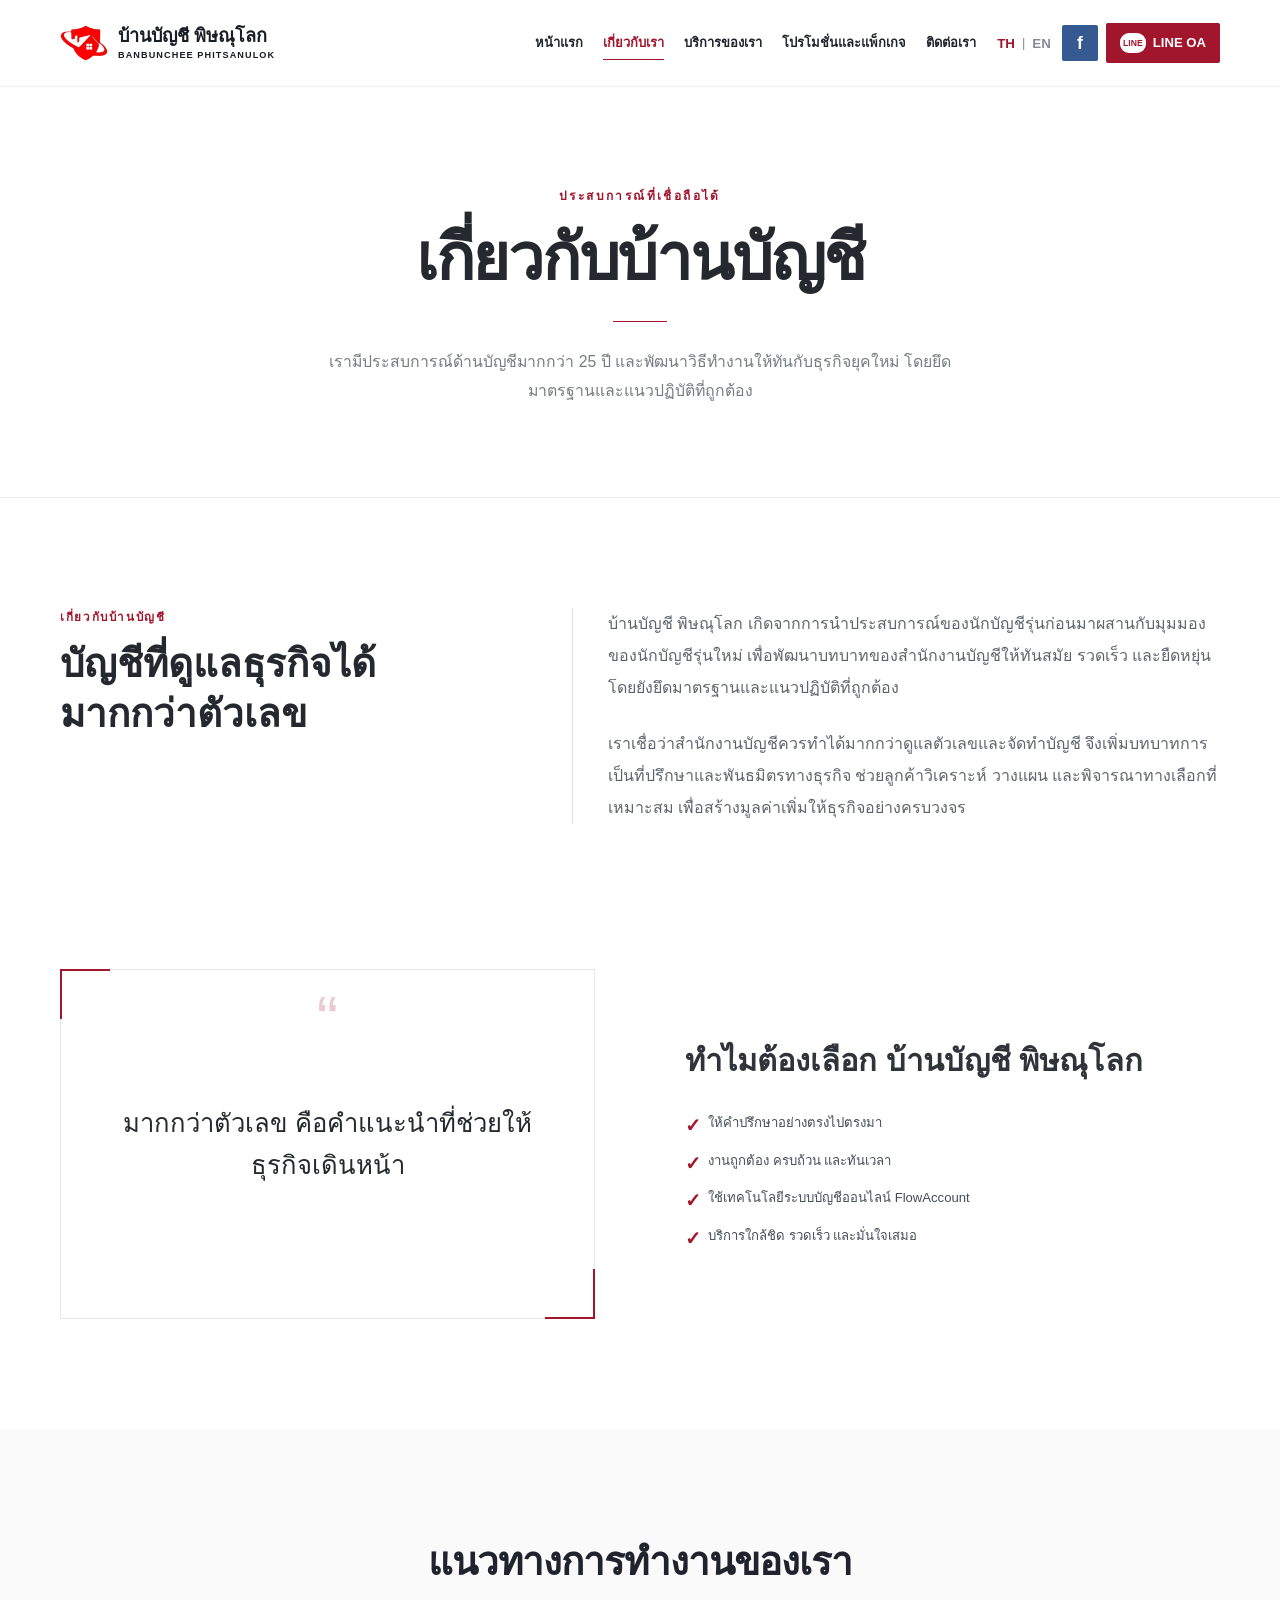
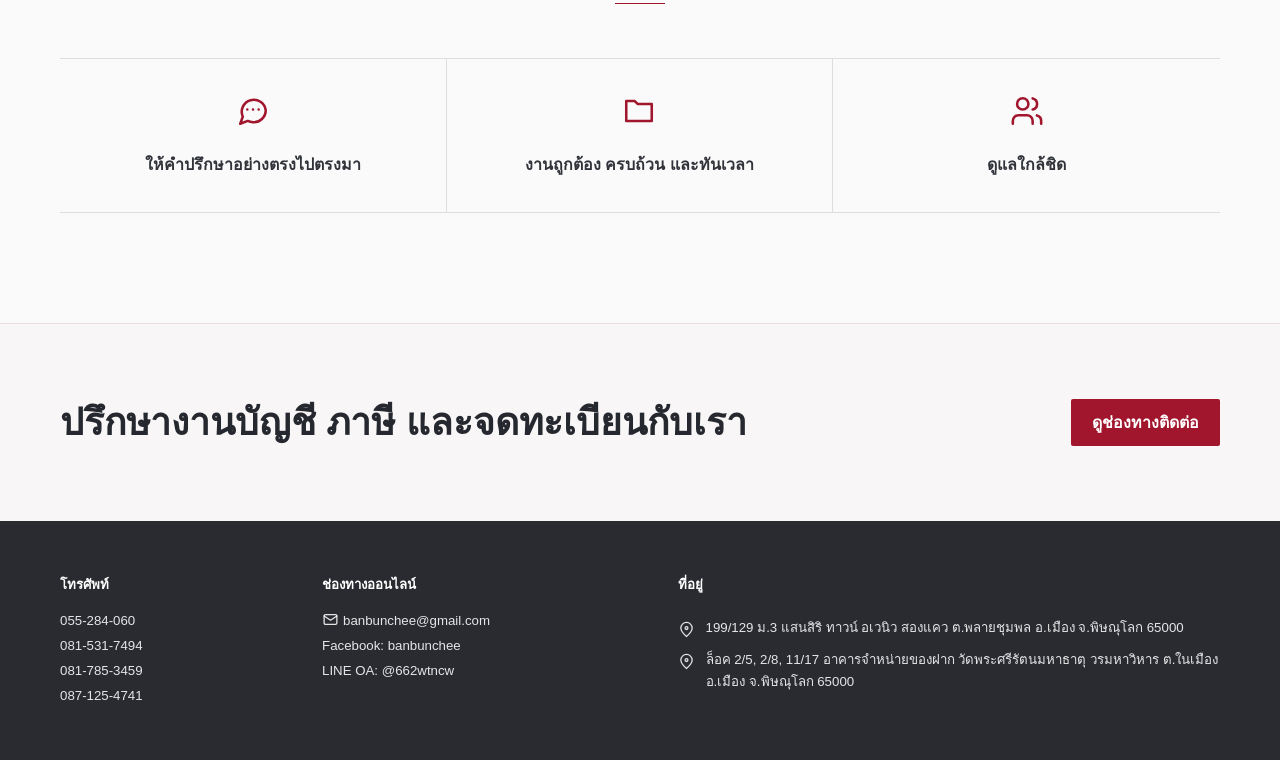
==== about.html @ 6fd15685 "Rebase five-page review after the 25-year correction" ====
<!doctype html>
<html lang="th">
<head>
  <meta charset="utf-8">
  <meta name="viewport" content="width=device-width, initial-scale=1">
  <meta name="description" content="บ้านบัญชี พิษณุโลก บริการบัญชี ภาษี จดทะเบียนธุรกิจ และจัดทำงบการเงินแบบครบวงจร">
  <meta name="theme-color" content="#a90017">
  <title>เกี่ยวกับเรา | บ้านบัญชี พิษณุโลก</title>
  <link rel="stylesheet" href="css/style.css">
  <link rel="stylesheet" href="css/consulting-layout.css">
  <link rel="stylesheet" href="css/pages.css">
</head>
<body>
  <a class="skip-link" href="#main-content">ข้ามไปยังเนื้อหา</a>

  <svg class="svg-defs" aria-hidden="true">
    <symbol id="icon-building" viewBox="0 0 24 24"><path d="M3 21h18M5 21V4h10v17M15 9h4v12M8 7h2m-2 4h2m-2 4h2m4-8h-1m1 4h-1m1 4h-1"/></symbol>
    <symbol id="icon-calculator" viewBox="0 0 24 24"><rect x="5" y="3" width="14" height="18" rx="2"/><path d="M8 7h8M8 11h2m4 0h2M8 15h2m4 0h2M8 18h2m4 0h2"/></symbol>
    <symbol id="icon-tax" viewBox="0 0 24 24"><path d="M6 3h9l3 3v15H6zM14 3v4h4M9 12h6M9 16h6"/><path d="M9 9h2"/></symbol>
    <symbol id="icon-chart" viewBox="0 0 24 24"><path d="M4 20V10m5 10V6m5 14v-8m5 8V3M2 21h20"/></symbol>
    <symbol id="icon-trophy" viewBox="0 0 24 24"><path d="M8 4h8v4a4 4 0 0 1-8 0zM8 6H4v1a4 4 0 0 0 4 4m8-5h4v1a4 4 0 0 1-4 4M12 12v5m-4 4h8m-6-4h4"/></symbol>
    <symbol id="icon-heart" viewBox="0 0 24 24"><path d="M20.8 4.6a5.5 5.5 0 0 0-7.8 0L12 5.7l-1.1-1.1a5.5 5.5 0 0 0-7.8 7.8L12 21l8.8-8.6a5.5 5.5 0 0 0 0-7.8z"/></symbol>
    <symbol id="icon-team" viewBox="0 0 24 24"><path d="M16 21v-2a4 4 0 0 0-4-4H6a4 4 0 0 0-4 4v2M9 11a4 4 0 1 0 0-8 4 4 0 0 0 0 8zM22 21v-2a4 4 0 0 0-3-3.9M16 3.1a4 4 0 0 1 0 7.8"/></symbol>
    <symbol id="icon-chat" viewBox="0 0 24 24"><path d="M21 11.5a8.4 8.4 0 0 1-9 8.4 9.2 9.2 0 0 1-3.7-.9L3 21l1.8-5A8.5 8.5 0 1 1 21 11.5z"/><path d="M8 11h.01M12 11h.01M16 11h.01"/></symbol>
    <symbol id="icon-folder" viewBox="0 0 24 24"><path d="M3 5h6l2 2h10v12H3z"/></symbol>
    <symbol id="icon-handshake" viewBox="0 0 24 24"><path d="m8 11 3-3a2 2 0 0 1 3 0l2 2M3 12l4 4a2 2 0 0 0 3 0l1-1m10-3-4 4a2 2 0 0 1-3 0l-4-4M2 8l3-3 4 4-3 3zm20 0-3-3-4 4 3 3z"/></symbol>
    <symbol id="icon-phone" viewBox="0 0 24 24"><path d="M22 16.9v3a2 2 0 0 1-2.2 2 19.8 19.8 0 0 1-8.6-3.1 19.4 19.4 0 0 1-6-6A19.8 19.8 0 0 1 2.1 4.2 2 2 0 0 1 4.1 2h3a2 2 0 0 1 2 1.7c.1 1 .4 2 .7 2.8a2 2 0 0 1-.5 2.1L8.1 9.9a16 16 0 0 0 6 6l1.3-1.3a2 2 0 0 1 2.1-.5c.9.3 1.8.6 2.8.7a2 2 0 0 1 1.7 2.1z"/></symbol>
    <symbol id="icon-mail" viewBox="0 0 24 24"><rect x="3" y="5" width="18" height="14" rx="2"/><path d="m3 7 9 6 9-6"/></symbol>
    <symbol id="icon-pin" viewBox="0 0 24 24"><path d="M20 10c0 5-8 12-8 12S4 15 4 10a8 8 0 1 1 16 0z"/><circle cx="12" cy="10" r="2"/></symbol>
  </svg>

  <header class="site-header" id="top">
    <div class="container nav-wrap">
      <a class="brand" href="index.html" aria-label="บ้านบัญชี พิษณุโลก — กลับหน้าแรก">
        <img class="brand-mark" src="assets/banbunchee-mark.png" alt="">
        <span class="brand-name"><strong>บ้านบัญชี พิษณุโลก</strong><small>BANBUNCHEE PHITSANULOK</small></span>
      </a>
      <button class="menu-toggle" type="button" aria-expanded="false" aria-controls="primary-nav">☰</button>
      <nav class="primary-nav" id="primary-nav" aria-label="Primary navigation">
        <a href="index.html" data-i18n="nav.home">หน้าแรก</a>
        <a href="about.html" aria-current="page" data-i18n="nav.about">เกี่ยวกับเรา</a>
        <a href="services.html" data-i18n="nav.services">บริการของเรา</a>
        <a href="packages.html" data-i18n="nav.packages">โปรโมชั่นและแพ็กเกจ</a>
        <a href="contact.html" data-i18n="nav.contact">ติดต่อเรา</a>
      </nav>
      <div class="header-actions">
        <div class="language-switch" aria-label="Language selection"><button class="lang-btn active" type="button" data-lang="th">TH</button><span>|</span><button class="lang-btn" type="button" data-lang="en">EN</button></div>
        <a class="social-btn facebook" href="https://facebook.com/banbunchee/" target="_blank" rel="noopener" aria-label="Facebook">f</a>
        <a class="line-btn" data-line-contact href="https://line.me/R/ti/p/%40662wtncw" target="_blank" rel="noopener"><span>LINE</span> LINE OA</a>
      </div>
    </div>
  </header>

  <main id="main-content">
    <section class="page-heading"><div class="container"><p class="section-kicker" data-i18n="about.kicker">ประสบการณ์ที่เชื่อถือได้</p><h1 data-i18n="page.aboutTitle">เกี่ยวกับบ้านบัญชี</h1><p data-i18n="about.text">เรามีประสบการณ์ด้านบัญชีมากกว่า 25 ปี และพัฒนาวิธีทำงานให้ทันกับธุรกิจยุคใหม่ โดยยึดมาตรฐานและแนวปฏิบัติที่ถูกต้อง</p></div></section>
<section class="section about-story"><div class="container about-story-grid"><div><p class="section-kicker" data-i18n="page.aboutTitle">เกี่ยวกับบ้านบัญชี</p><h2 data-i18n="about.storyHeading">บัญชีที่ดูแลธุรกิจได้มากกว่าตัวเลข</h2></div><div class="about-story-copy"><p data-i18n="about.story1">บ้านบัญชี พิษณุโลก เกิดจากการนำประสบการณ์ของนักบัญชีรุ่นก่อนมาผสานกับมุมมองของนักบัญชีรุ่นใหม่ เพื่อพัฒนาบทบาทของสำนักงานบัญชีให้ทันสมัย รวดเร็ว และยืดหยุ่น โดยยังยึดมาตรฐานและแนวปฏิบัติที่ถูกต้อง</p><p data-i18n="about.story2">เราเชื่อว่าสำนักงานบัญชีควรทำได้มากกว่าดูแลตัวเลขและจัดทำบัญชี จึงเพิ่มบทบาทการเป็นที่ปรึกษาและพันธมิตรทางธุรกิจ ช่วยลูกค้าวิเคราะห์ วางแผน และพิจารณาทางเลือกที่เหมาะสม เพื่อสร้างมูลค่าเพิ่มให้ธุรกิจอย่างครบวงจร</p></div></div></section>
        <section class="section"><div class="container about-page-grid"><div class="about-statement"><span class="statement-mark">“</span><p data-i18n="page.aboutStatement">มากกว่าตัวเลข คือคำแนะนำที่ช่วยให้ธุรกิจเดินหน้า</p></div><div><h2 data-i18n="why.title">ทำไมต้องเลือก บ้านบัญชี พิษณุโลก</h2><ul class="check-list"><li data-i18n="why.item1">ให้คำปรึกษาอย่างตรงไปตรงมา</li><li data-i18n="why.item2">งานถูกต้อง ครบถ้วน และทันเวลา</li><li data-i18n="why.item3">ใช้เทคโนโลยีระบบบัญชีออนไลน์ FlowAccount</li><li data-i18n="why.item4">บริการใกล้ชิด รวดเร็ว และมั่นใจเสมอ</li></ul></div></div></section>
    <section class="section section-soft"><div class="container"><div class="section-heading"><h2 data-i18n="page.ourApproach">แนวทางการทำงานของเรา</h2></div><div class="values-grid"><div><svg><use href="#icon-chat"/></svg><h3 data-i18n="why.item1">ให้คำปรึกษาอย่างตรงไปตรงมา</h3></div><div><svg><use href="#icon-folder"/></svg><h3 data-i18n="why.item2">งานถูกต้อง ครบถ้วน และทันเวลา</h3></div><div><svg><use href="#icon-team"/></svg><h3 data-i18n="about.teamText">ดูแลใกล้ชิด</h3></div></div></div></section>
    <section class="contact-cta"><div class="container contact-cta-inner"><div><h2 data-i18n="contact.title">ปรึกษางานบัญชี ภาษี และจดทะเบียนกับเรา</h2></div><a class="btn btn-primary" href="contact.html" data-i18n="home.contactPage">ดูช่องทางติดต่อ</a></div></section>
  </main>

  <footer class="site-footer" id="contact">
    <div class="container footer-grid">
      
      <div class="footer-block"><h3 data-i18n="footer.phone">โทรศัพท์</h3><a href="tel:055284060">055-284-060</a><a href="tel:0815317494">081-531-7494</a><a href="tel:0817853459">081-785-3459</a><a href="tel:0871254741">087-125-4741</a></div>
      <div class="footer-block"><h3 data-i18n="footer.online">ช่องทางออนไลน์</h3><a href="mailto:banbunchee@gmail.com"><svg><use href="#icon-mail"/></svg>banbunchee@gmail.com</a><a href="https://facebook.com/banbunchee/" target="_blank" rel="noopener">Facebook: banbunchee</a><a data-line-contact href="https://line.me/R/ti/p/%40662wtncw" target="_blank" rel="noopener">LINE OA: @662wtncw</a></div>
      <div class="footer-block footer-addresses"><h3 data-i18n="footer.address">ที่อยู่</h3><p class="address"><svg><use href="#icon-pin"/></svg><span data-i18n="footer.addressOne">199/129 ม.3 แสนสิริ ทาวน์ อเวนิว สองแคว ต.พลายชุมพล อ.เมือง จ.พิษณุโลก 65000</span></p><p class="address"><svg><use href="#icon-pin"/></svg><span data-i18n="footer.addressTwo">ล็อค 2/5, 2/8, 11/17 อาคารจำหน่ายของฝาก วัดพระศรีรัตนมหาธาตุ วรมหาวิหาร ต.ในเมือง อ.เมือง จ.พิษณุโลก 65000</span></p></div>
    </div>
    <div class="container footer-bottom" hidden><span>© <span id="current-year"></span> Banbunchee Phitsanulok</span><a href="#top" data-i18n="footer.backTop">กลับด้านบน ↑</a></div>
  </footer>

  <dialog class="line-dialog" id="line-contact-dialog" aria-labelledby="line-dialog-title">
    <button class="line-dialog-close" type="button" aria-label="ปิด" data-close-line>×</button>
    <p class="line-dialog-kicker">LINE Official Account</p>
    <h2 id="line-dialog-title" data-i18n="line.title">ติดต่อบ้านบัญชีทาง LINE</h2>
    <p class="line-dialog-intro" data-i18n="line.scan">เปิดเว็บบนคอม? สแกน QR ด้วยมือถือเพื่อเพิ่มเพื่อน</p>
    <img class="line-qr" src="assets/line-oa-qr.png" width="224" height="224" alt="QR code สำหรับ LINE OA @662wtncw">
    <p class="line-id">LINE ID <strong>@662wtncw</strong></p>
    <a class="btn btn-line line-open" href="https://line.me/R/ti/p/%40662wtncw" target="_blank" rel="noopener" data-i18n="line.open">เปิด LINE บนอุปกรณ์นี้</a>
    <p class="line-dialog-hint" data-i18n="line.hint">หากเปิดบนมือถือ กดปุ่มนี้ได้เลยโดยไม่ต้องสแกน</p>
  </dialog>

  <script src="js/main.js"></script>
</body>
</html>
---- css/style.css ----
:root{--red:#b0001c;--red-dark:#760011;--red-soft:#fff4f5;--navy:#101c35;--text:#293143;--muted:#6d7280;--line:#e7e8ec;--white:#fff;--shadow:0 14px 38px rgba(34,21,24,.09);--radius:18px}*{box-sizing:border-box}html{scroll-behavior:smooth}body{margin:0;color:var(--text);background:var(--white);font-family:"Noto Sans Thai","Leelawadee UI",Inter,Arial,sans-serif;line-height:1.65}img{max-width:100%;display:block}a{color:inherit;text-decoration:none}button,a{-webkit-tap-highlight-color:transparent}svg{width:1.5rem;height:1.5rem;fill:none;stroke:currentColor;stroke-width:1.8;stroke-linecap:round;stroke-linejoin:round}.svg-defs{position:absolute;width:0;height:0;overflow:hidden}.container{width:min(1180px,calc(100% - 40px));margin:0 auto}.skip-link{position:fixed;top:-60px;left:12px;z-index:2000;background:var(--navy);color:#fff;padding:10px 14px;border-radius:8px}.skip-link:focus{top:12px}.site-header{position:sticky;top:0;z-index:1000;background:rgba(255,255,255,.96);border-bottom:1px solid var(--line);backdrop-filter:blur(12px)}.nav-wrap{min-height:74px;display:flex;align-items:center;gap:22px}.brand{flex:0 0 auto}.brand img{width:232px;height:auto}.primary-nav{margin-left:auto;display:flex;align-items:center;gap:24px;font-size:.92rem;font-weight:650;color:#424959}.primary-nav a{position:relative;padding:26px 0;white-space:nowrap}.primary-nav a:after{content:"";position:absolute;left:0;bottom:18px;width:0;height:2px;background:var(--red);transition:width .2s ease}.primary-nav a:hover:after,.primary-nav a:focus-visible:after{width:100%}.header-actions{display:flex;align-items:center;gap:10px}.language-switch{display:inline-flex;align-items:center;gap:4px;color:#858b98;font-size:.8rem}.lang-btn{padding:3px;border:0;background:transparent;color:inherit;cursor:pointer;font-weight:700}.lang-btn.active{color:var(--red)}.social-btn{width:36px;height:36px;display:grid;place-items:center;color:#fff;border-radius:8px;font-size:1.1rem;font-weight:800}.facebook{background:#355a92}.line-btn{display:inline-flex;align-items:center;gap:7px;color:#fff;background:#18b753;border-radius:8px;padding:9px 13px;font-size:.82rem;font-weight:800;white-space:nowrap}.line-btn span{display:grid;place-items:center;width:26px;height:20px;border-radius:9px;background:#fff;color:#18b753;font-size:.54rem}.menu-toggle{display:none;margin-left:auto;width:42px;height:42px;border:1px solid var(--line);background:#fff;border-radius:10px;font-size:1.25rem}.hero{overflow:hidden;background:linear-gradient(105deg,#fff 0,#fff 52%,#f4f4f5 52%,#f4f4f5 100%)}.hero-grid{min-height:490px;display:grid;grid-template-columns:.95fr 1.05fr;align-items:stretch}.hero-copy{display:flex;flex-direction:column;justify-content:center;padding:58px 46px 58px 0;position:relative;z-index:2}.hero-copy:after{content:"";position:absolute;right:-98px;top:0;bottom:0;width:190px;background:linear-gradient(90deg,#fff 35%,rgba(255,255,255,0));transform:skewX(-11deg);z-index:-1}.eyebrow,.section-kicker{margin:0 0 6px;color:var(--red);font-size:.95rem;font-weight:800;letter-spacing:.02em}.hero h1{margin:0;color:var(--navy);font-size:clamp(2.5rem,5vw,4.7rem);line-height:1.03;letter-spacing:-.03em}.hero-lead{margin:18px 0 0;color:#343c4d;font-size:clamp(1.05rem,2vw,1.42rem);font-weight:750}.hero-quote{margin:2px 0;color:var(--red);font-size:clamp(2rem,4vw,3.5rem);line-height:1.2;font-weight:900}.hero-support{margin:8px 0 0;max-width:520px;color:var(--muted);font-size:.98rem}.hero-actions{margin-top:26px;display:flex;gap:12px;flex-wrap:wrap}.btn{min-height:46px;display:inline-flex;align-items:center;justify-content:center;gap:8px;border-radius:9px;padding:11px 18px;border:1px solid transparent;font-weight:800;transition:transform .2s ease,box-shadow .2s ease,background .2s ease}.btn:hover{transform:translateY(-2px);box-shadow:0 10px 20px rgba(31,20,23,.12)}.btn-primary{background:var(--red);color:#fff}.btn-outline{color:var(--red);border-color:var(--red);background:#fff}.hero-image{background-image:linear-gradient(90deg,rgba(255,255,255,.03),rgba(0,0,0,.03)),url("../assets/hero-accounting.jpg");background-size:cover;background-position:center;min-height:490px}.trust-strip{border-top:1px solid var(--line);border-bottom:1px solid var(--line);background:#fff}.trust-grid{min-height:88px;display:grid;grid-template-columns:1.3fr 1fr 1fr;align-items:center}.partner-logo{height:52px;display:flex;align-items:center;padding-left:38px}.partner-logo img{width:142px}.trust-item{height:44px;display:flex;justify-content:center;align-items:center;gap:10px;border-left:1px solid var(--line);color:var(--red)}.trust-item strong{color:var(--navy);font-size:1.12rem}.trust-item span{color:var(--muted);font-size:.88rem}.section{padding:78px 0}.section-soft{background:#f7f7f8}.section-heading{text-align:center;margin-bottom:30px}.section-heading h2,.content-panel h2,.why-panel h2,.process-panel h2,.contact-cta h2{margin:0;color:var(--navy);font-size:clamp(1.7rem,3vw,2.55rem);line-height:1.2}.service-grid{display:grid;grid-template-columns:repeat(4,1fr);gap:16px}.service-card{min-height:174px;display:flex;gap:16px;align-items:flex-start;padding:24px 20px;border:1px solid var(--line);border-radius:15px;background:#fff;box-shadow:0 8px 30px rgba(40,36,37,.04)}.service-card h3{margin:4px 0 6px;color:var(--navy);font-size:1.05rem;line-height:1.35}.service-card p{margin:0;color:var(--muted);font-size:.87rem;line-height:1.55}.icon-circle{flex:0 0 56px;width:56px;height:56px;display:grid;place-items:center;color:#fff;background:linear-gradient(145deg,#d00022,#8f0016);border-radius:50%;box-shadow:0 8px 20px rgba(176,0,28,.22)}.icon-circle svg{width:29px;height:29px}.about-grid{display:grid;grid-template-columns:1.02fr .98fr;gap:24px;align-items:stretch}.content-panel,.why-panel,.process-panel{background:#fff;border:1px solid var(--line);border-radius:var(--radius);padding:34px;box-shadow:var(--shadow)}.content-panel>p:not(.section-kicker){color:var(--muted)}.benefit-grid{margin-top:30px;display:grid;grid-template-columns:repeat(3,1fr)}.benefit{min-height:122px;display:flex;flex-direction:column;justify-content:center;align-items:center;text-align:center;padding:12px;border-right:1px solid var(--line)}.benefit:last-child{border-right:0}.benefit svg{width:33px;height:33px;color:var(--red);margin-bottom:8px}.benefit strong{color:var(--navy);font-size:.94rem}.benefit span{color:var(--muted);font-size:.8rem}.price-panel{position:relative;overflow:hidden;color:#fff;background:linear-gradient(145deg,#bd001f,#870015);border-radius:var(--radius);padding:32px;box-shadow:0 18px 44px rgba(130,0,20,.22)}.price-panel:before{content:"";position:absolute;width:240px;height:240px;border-radius:50%;top:-135px;right:-70px;background:rgba(255,255,255,.08)}.price-panel h2{position:relative;text-align:center;margin:0 0 18px;color:#fff;font-size:1.5rem}.price-list{position:relative;display:grid;gap:9px}.price-row{display:flex;align-items:center;justify-content:space-between;gap:16px;padding:12px 16px;color:#3d3d45;background:rgba(255,255,255,.95);border-radius:8px}.price-row>span{font-weight:700}.price-row strong{color:var(--red);font-size:1.05rem;text-align:right}.price-row small{color:#555;font-size:.72rem}.price-note{position:relative;margin:14px 0 0;font-size:.77rem;color:rgba(255,255,255,.82)}.split-grid{display:grid;grid-template-columns:.92fr 1.08fr;gap:24px;align-items:stretch}.check-list{list-style:none;padding:0;margin:24px 0 0;display:grid;gap:13px}.check-list li{position:relative;padding-left:30px;color:#454b58}.check-list li:before{content:"✓";position:absolute;left:0;top:-2px;color:var(--red);font-size:1.2rem;font-weight:900}.process-grid{margin-top:26px;display:grid;grid-template-columns:repeat(4,1fr);gap:6px}.process-step{position:relative;min-height:132px;display:flex;flex-direction:column;align-items:center;justify-content:center;text-align:center;padding:14px 8px}.process-step:not(:last-child):after{content:"›";position:absolute;top:49%;right:-7px;color:#bdc0c6;font-size:2rem;transform:translateY(-50%)}.process-step>span{position:absolute;top:5px;left:8px;width:24px;height:24px;display:grid;place-items:center;color:#fff;background:var(--red);border-radius:50%;font-size:.72rem;font-weight:800}.process-step svg{width:42px;height:42px;color:var(--red);margin-bottom:12px}.process-step strong{color:var(--navy);font-size:.86rem;line-height:1.35}.contact-cta{color:#fff;background:linear-gradient(115deg,#850014 0,#b90020 55%,#7b0012 100%);padding:54px 0}.contact-cta-inner{display:grid;grid-template-columns:1fr auto;align-items:center;gap:28px}.section-kicker.light{color:#ffd6dd}.contact-cta h2{color:#fff;max-width:720px}.contact-cta p:not(.section-kicker){margin-bottom:0;color:rgba(255,255,255,.82)}.cta-buttons{display:flex;gap:10px;flex-wrap:wrap;justify-content:flex-end}.btn-white{background:#fff;color:var(--red)}.btn-line{background:#17b657;color:#fff}.site-footer{background:#5d000d;color:rgba(255,255,255,.88)}.footer-grid{padding:44px 0 30px;display:grid;grid-template-columns:1.4fr .8fr 1.2fr 1.25fr;gap:34px}.footer-logo{width:220px;background:#fff;border-radius:8px;padding:5px;margin-bottom:14px}.footer-block{display:flex;flex-direction:column;align-items:flex-start;gap:6px;font-size:.88rem}.footer-block h3{margin:0 0 7px;color:#fff;font-size:.98rem}.footer-block p{margin:0}.footer-block a:hover{color:#fff;text-decoration:underline}.footer-block svg{width:17px;height:17px;margin-right:4px;vertical-align:-3px}.address{display:flex;align-items:flex-start;gap:7px}.address svg{flex:0 0 auto;margin-top:4px}.footer-bottom{min-height:58px;display:flex;align-items:center;justify-content:space-between;gap:20px;border-top:1px solid rgba(255,255,255,.16);color:rgba(255,255,255,.62);font-size:.78rem}:focus-visible{outline:3px solid rgba(176,0,28,.35);outline-offset:3px}@media(max-width:1100px){.primary-nav{gap:15px;font-size:.82rem}.brand img{width:200px}.line-btn{display:none}.service-grid{grid-template-columns:repeat(2,1fr)}}@media(max-width:860px){.nav-wrap{min-height:66px}.brand img{width:192px}.menu-toggle{display:block}.primary-nav{position:absolute;top:66px;left:0;right:0;display:none;flex-direction:column;align-items:stretch;gap:0;margin:0;padding:10px 20px 18px;background:#fff;border-bottom:1px solid var(--line);box-shadow:0 12px 24px rgba(25,25,25,.08)}.primary-nav.open{display:flex}.primary-nav a{padding:10px 0}.primary-nav a:after{bottom:7px}.header-actions{margin-left:0}.social-btn{display:none}.hero{background:#fff}.hero-grid{grid-template-columns:1fr}.hero-copy{padding:52px 0 42px}.hero-copy:after{display:none}.hero-image{min-height:330px;border-radius:18px 18px 0 0}.trust-grid{grid-template-columns:1fr 1fr;padding:12px 0}.partner-logo{grid-column:1/-1;justify-content:center;padding:0}.trust-item:first-of-type{border-left:0}.about-grid,.split-grid,.contact-cta-inner,.footer-grid{grid-template-columns:1fr}.contact-cta-inner{text-align:center}.cta-buttons{justify-content:center}.footer-grid{gap:24px}}@media(max-width:620px){.container{width:min(100% - 28px,1180px)}.nav-wrap{gap:8px}.brand{order:1}.brand img{width:150px}.header-actions{order:2;margin-left:auto;gap:3px}.language-switch{display:inline-flex!important;flex:0 0 auto;font-size:.76rem}.lang-btn{padding:4px 2px}.menu-toggle{order:3;margin-left:0;flex:0 0 42px}.service-grid{grid-template-columns:1fr}.service-card{min-height:unset}.trust-item{flex-wrap:wrap;align-content:center;gap:5px 8px;text-align:center}.trust-item span{flex-basis:100%}.section{padding:58px 0}.content-panel,.why-panel,.process-panel,.price-panel{padding:25px 20px}.benefit-grid{grid-template-columns:1fr}.benefit{min-height:104px;border-right:0;border-bottom:1px solid var(--line)}.benefit:last-child{border-bottom:0}.price-row{align-items:flex-start}.process-grid{grid-template-columns:repeat(2,1fr);gap:10px}.process-step:nth-child(2):after{display:none}.hero h1{font-size:2.55rem}.hero-image{min-height:240px}.footer-bottom{padding:18px 0;flex-direction:column;align-items:flex-start}}
:root{--red:#ac061a;--red-dark:#6f1012;--navy:#172030;--text:#24242b;--muted:#555963;--line:#e2e2e5;--radius:10px;--shadow:none}
body{line-height:1.5}
.container{width:min(1320px,calc(100% - 58px))}
.site-header{position:relative;background:#fff;backdrop-filter:none}
.nav-wrap{min-height:70px;gap:18px}
.brand img{width:220px}
.primary-nav{gap:22px;font-size:.86rem;color:#20232d}
.primary-nav a{padding:20px 0}
.header-actions{gap:8px}.line-btn,.social-btn{border-radius:4px}
.hero{background:#fff}
.hero-grid{width:100%;max-width:1500px;min-height:330px;grid-template-columns:46% 54%}
.hero-copy{padding:24px 20px 24px max(30px,calc((100vw - 1320px)/2));}
.hero-copy:after{right:-77px;width:90px;transform:none;background:linear-gradient(90deg,#fff 15%,transparent)}
.hero h1{font-size:clamp(2.1rem,3.65vw,3.8rem);line-height:1.15;letter-spacing:0}
.hero-company{margin:0;color:var(--red-dark);font-size:clamp(1.2rem,2.25vw,2.1rem);font-weight:800}
.hero-lead{margin:12px 0 0;color:#242934;font-size:clamp(1rem,1.65vw,1.45rem)}
.hero-quote{margin:0;color:var(--red);font-size:clamp(2rem,3.6vw,3.5rem)}
.hero-actions{margin-top:12px}.btn{min-height:42px;padding:8px 17px;border-radius:4px}
.hero-image{min-height:330px;background-image:url("../assets/hero-accounting.jpg");background-position:center;background-size:cover}
.trust-grid{min-height:64px;grid-template-columns:repeat(3,1fr)}
.partner-logo{height:auto;justify-content:center;padding:0}.partner-logo img{width:140px}
.trust-item{height:34px}.trust-item strong{font-size:1rem}.trust-item span{color:#343840}
.section{padding:8px 0}
.section-soft{background:#fff}
.section-heading{margin-bottom:8px}
.section-heading h2,.content-panel h2,.why-panel h2,.process-panel h2{font-size:1.23rem;color:#20232e}
.service-grid{gap:10px}
.service-card{min-height:122px;align-items:center;gap:12px;padding:15px;border-radius:11px;box-shadow:none}
.service-card h3{font-size:1rem;margin:0 0 3px}
.service-card p{font-size:.77rem;line-height:1.35}
.icon-circle{flex-basis:60px;width:60px;height:60px;box-shadow:none}
.about-grid,.split-grid{gap:10px}
.content-panel,.why-panel,.process-panel{padding:18px;border-radius:10px;box-shadow:none}
.content-panel{border-color:transparent}
.content-panel>p:not(.section-kicker){margin:6px 0;color:#32353e;font-size:.94rem}
.benefit-grid{margin-top:14px}.benefit{min-height:96px}.benefit svg{margin-bottom:4px}
.benefit strong{font-size:.82rem}.benefit span{font-size:.78rem}
.price-panel{padding:13px 32px;border-radius:7px;box-shadow:none;background:linear-gradient(120deg,#a50018,#b9001d)}
.price-panel:before{display:none}
.price-panel h2{font-size:1.23rem;margin:0 0 6px}
.price-list{gap:4px}.price-row{min-height:39px;padding:4px 16px;border-radius:4px}
.price-row strong{font-size:.96rem}.price-note{font-size:.68rem;margin:6px 0 0}
.split-grid{grid-template-columns:.95fr 1.05fr}.why-panel,.process-panel{padding:12px 20px}
.check-list{margin:6px 0 0;gap:3px}.check-list li{padding-left:23px;font-size:.82rem}.check-list li:before{top:-2px}
.process-grid{margin-top:4px}.process-step{min-height:95px;padding:5px}.process-step>span{display:none}
.process-step svg{width:42px;height:42px;margin-bottom:6px;border:1px solid #eee;border-radius:50%;padding:7px;box-sizing:content-box}
.process-step strong{font-size:.76rem}
.contact-cta[hidden],.footer-bottom[hidden]{display:none}
.site-footer{background:linear-gradient(100deg,#711a1b,#5d0c0f)}
.footer-grid{padding:12px 0;grid-template-columns:1fr 1.35fr 1.25fr;gap:18px}
.footer-block{font-size:.79rem;gap:1px}.footer-block h3{display:none}.footer-block a{overflow-wrap:anywhere}.footer-block .address{line-height:1.35}
.footer-grid{grid-template-columns:.72fr 1.12fr 1.8fr}.footer-addresses{gap:7px}.footer-addresses .address{margin:0}

@media(max-width:1100px){.brand img{width:190px}.primary-nav{gap:11px;font-size:.75rem}.service-grid{grid-template-columns:repeat(4,1fr)}.service-card{padding:10px}.icon-circle{flex-basis:46px;width:46px;height:46px}.icon-circle svg{width:24px;height:24px}}
@media(max-width:860px){.container{width:min(100% - 32px,1320px)}.nav-wrap{min-height:62px}.primary-nav{top:62px}.hero-grid{grid-template-columns:1fr;min-height:0}.hero-copy{padding:30px 20px}.hero-copy:after{display:none}.hero-image{min-height:260px}.service-grid{grid-template-columns:repeat(2,1fr)}.about-grid,.split-grid{grid-template-columns:1fr}.footer-grid{grid-template-columns:repeat(2,1fr)}}
@media(max-width:620px){.brand img{width:150px}.hero-copy{padding:25px 16px}.hero h1{font-size:2.25rem}.hero-company{font-size:1.18rem}.hero-image{min-height:190px}.trust-grid{grid-template-columns:repeat(3,1fr);padding:8px 0}.partner-logo{grid-column:auto}.partner-logo img{width:95px}.trust-item{height:auto;gap:2px 4px}.trust-item svg{width:17px}.trust-item strong{font-size:.8rem}.trust-item span{font-size:.67rem}.section{padding:15px 0}.service-grid{grid-template-columns:1fr 1fr}.service-card{display:block;min-height:150px}.service-card .icon-circle{margin-bottom:6px}.benefit-grid{grid-template-columns:repeat(3,1fr)}.benefit{border-bottom:0;border-right:1px solid var(--line);padding:5px}.benefit:last-child{border-right:0}.price-panel{padding:16px}.process-grid{grid-template-columns:repeat(4,1fr)}.process-step:nth-child(2):after{display:block}.process-step svg{width:27px;height:27px;padding:5px}.process-step strong{font-size:.65rem}.footer-grid{grid-template-columns:1fr 1fr;gap:14px}.footer-block{font-size:.72rem}}
.brand{display:inline-flex;align-items:center;gap:7px;min-width:0}
.brand .brand-mark{width:48px;height:49px;object-fit:contain;flex:none}
.brand-name{display:flex;flex-direction:column;white-space:nowrap;line-height:1.14;color:#191d26}
.brand-name strong{font-family:"Noto Sans Thai","Thonburi",Tahoma,sans-serif;font-size:1.14rem;font-weight:800}
.brand-name small{font-family:Arial,sans-serif;font-size:.61rem;font-weight:700;letter-spacing:.025em;margin-top:4px}
@media(max-width:1100px){.brand .brand-mark{width:42px;height:44px}.brand-name strong{font-size:1rem}.brand-name small{font-size:.54rem}}
@media(max-width:620px){.brand{gap:3px}.brand .brand-mark{width:31px;height:35px}.brand-name strong{font-size:.76rem}.brand-name small{font-size:.41rem;letter-spacing:0}}
.line-dialog{width:min(390px,calc(100% - 28px));max-height:calc(100dvh - 28px);overflow:auto;border:0;border-radius:16px;padding:26px 25px;text-align:center;color:var(--text);box-shadow:0 22px 70px #1b161a55}
.line-dialog::backdrop{background:rgba(13,18,29,.62)}
.line-dialog-close{position:absolute;top:7px;right:11px;border:0;background:transparent;color:#535861;font-size:2rem;line-height:1;cursor:pointer}
.line-dialog-kicker{margin:0 0 3px;color:#18a454;font-size:.8rem;font-weight:800;letter-spacing:.04em}
.line-dialog h2{margin:0;color:var(--navy);font-size:1.4rem;line-height:1.35}
.line-dialog-intro{margin:9px 0 12px;font-size:.88rem;color:var(--muted)}
.line-qr{display:block;width:224px;height:224px;max-width:100%;margin:0 auto;padding:9px;background:#fff;border:1px solid var(--line);border-radius:9px}
.line-id{margin:10px 0 14px;font-size:.94rem}.line-id strong{color:var(--red);font-size:1.1rem;user-select:all}
.line-open{display:flex;width:100%;background:#19af55;color:#fff}
.line-dialog-hint{margin:10px 0 0;color:var(--muted);font-size:.78rem}
---- css/consulting-layout.css ----
/* Layout inspired by the supplied Bericht page PDFs, adapted to Banbunchee CI. */
:root{--red:#a1162c;--red-dark:#75182a;--navy:#25282e;--text:#30333a;--muted:#777b82;--line:#dedede;--shadow:none;--radius:0}
body{background:#fff;color:var(--text)}
.container{width:min(1160px,calc(100% - 64px))}
.site-header{background:rgba(255,255,255,.97);border-bottom:1px solid #f0eeee;backdrop-filter:blur(12px)}
.nav-wrap{min-height:86px}.brand{gap:9px}.brand .brand-mark{width:49px;height:50px}.brand-name strong{font-size:1.13rem}.brand-name small{font-size:.57rem;letter-spacing:.12em}
.primary-nav{gap:20px;font-size:.81rem}.primary-nav a{padding:29px 0}.primary-nav a:after{bottom:22px;height:1px}
.social-btn,.line-btn,.btn{border-radius:2px}.line-btn{background:var(--red);padding:10px 14px}.line-btn span{color:var(--red)}
.hero{background:#fff}.hero-grid{display:flex;flex-direction:column;min-height:0;align-items:center}.hero-copy{width:100%;max-width:880px;align-items:center;text-align:center;padding:100px 0 84px}.hero-copy:after{display:none}.hero-eyebrow{margin:0 0 26px;color:var(--red);font-size:.75rem;font-weight:700;letter-spacing:.22em}.hero h1{color:var(--navy);font-size:clamp(3rem,6vw,5.5rem);line-height:1.16;letter-spacing:-.045em}.hero-company{margin:15px 0 0;color:var(--muted);font-size:.94rem}.hero-lead{margin:35px 0 0;font-size:clamp(1.05rem,1.6vw,1.42rem);font-weight:650}.hero-quote{font-size:clamp(2.1rem,4vw,3.3rem);line-height:1.25;margin:0;color:var(--red)}.hero-support{margin:20px auto 0;max-width:530px;color:var(--muted);font-size:.93rem;line-height:1.8}.hero-actions{justify-content:center;margin-top:31px}.btn{min-height:47px;padding:10px 20px}.btn-primary{background:var(--red)}.btn-outline{color:var(--red);border-color:var(--red);background:#fff}
.hero-image{width:min(100%,1160px);min-height:360px;background-size:cover;background-position:center 55%;margin-bottom:0}
.trust-strip{border:0;border-bottom:1px solid #ececec;background:#fff}.trust-grid{min-height:106px;grid-template-columns:1.4fr 1fr 1fr}.partner-logo{padding-left:0}.trust-item{height:44px;color:var(--red)}.trust-item strong{color:var(--navy)}
.section{padding:110px 0}.section-heading{text-align:center;margin:0 auto 54px;max-width:720px}.section-heading .section-kicker{font-size:.73rem;letter-spacing:.2em;color:var(--red);margin:0 0 13px}.section-heading h2,.content-panel h2,.why-panel h2,.process-panel h2{font-size:clamp(2rem,3vw,3.15rem);letter-spacing:-.025em;line-height:1.2}.section-heading h2:after{content:"";display:block;width:50px;height:1px;margin:18px auto 0;background:var(--red)}.section-intro{max-width:590px;margin:20px auto 0;color:var(--muted);font-size:.94rem;line-height:1.75}
.service-grid{grid-template-columns:repeat(2,minmax(0,1fr));gap:0 42px}.service-card{min-height:180px;display:flex;align-items:center;gap:23px;padding:26px 8px;border:0;border-top:1px solid #dedede;border-radius:0;box-shadow:none;background:#fff}.service-card:nth-last-child(-n+2){border-bottom:1px solid #dedede}.service-card .icon-circle{flex:0 0 58px;width:58px;height:58px;color:var(--red);background:#fff;border:1px solid #eacbd1;border-radius:50%;box-shadow:none}.icon-circle svg{width:27px;height:27px}.service-card h3{font-size:1.13rem;margin:0 0 8px}.service-card p{font-size:.87rem;line-height:1.75}
.section-soft{background:#fafafa}.about-grid{grid-template-columns:1fr .92fr;gap:72px;align-items:start}.content-panel,.why-panel,.process-panel{background:transparent;border:0;border-radius:0;box-shadow:none;padding:0}.content-panel h2:after,.why-panel h2:after,.process-panel h2:after{content:"";display:block;width:48px;height:1px;background:var(--red);margin:18px 0 23px}.content-panel>p:not(.section-kicker){font-size:.95rem;line-height:1.9;color:#666a70}.benefit-grid{margin-top:43px;border-top:1px solid #e3e3e3}.benefit{min-height:142px;padding:14px 8px}.benefit svg{width:28px;height:28px}.benefit strong{font-size:.88rem}.benefit span{font-size:.74rem}
.price-panel{padding:37px 39px;color:var(--text);background:#fff;border:1px solid #e6e2e2;border-top:3px solid var(--red);border-radius:0;box-shadow:none}.price-panel:before{display:none}.price-panel h2{color:var(--navy);font-size:1.46rem;margin:0 0 24px}.price-list{gap:0}.price-row{min-height:64px;padding:13px 1px;border-radius:0;border-bottom:1px solid #ebebeb;background:#fff}.price-row:first-child{border-top:1px solid #ebebeb}.price-row strong{color:var(--red)}.price-note{margin-top:20px;color:#777b82;line-height:1.7}
#why-us{background:#fff}.split-grid{grid-template-columns:.92fr 1.08fr;gap:80px}.check-list{margin:23px 0 0;gap:16px}.check-list li{line-height:1.65}.process-grid{margin-top:17px;grid-template-columns:repeat(2,1fr);gap:0}.process-step{min-height:116px;border-bottom:1px solid #e6e6e6}.process-step:nth-child(odd){border-right:1px solid #e6e6e6}.process-step:not(:last-child):after{display:none}.process-step>span{display:none}.process-step svg{color:var(--red);width:32px;height:32px;margin-bottom:10px}.process-step strong{font-size:.88rem}
.contact-cta{display:block;padding:75px 0;background:#f9f6f7;color:var(--navy);border-top:1px solid #eadde0}.contact-cta-inner{grid-template-columns:1fr auto;gap:35px}.section-kicker.light{color:var(--red);letter-spacing:.16em;font-size:.73rem}.contact-cta h2{color:var(--navy);font-size:clamp(1.9rem,2.9vw,2.8rem)}.contact-cta p:not(.section-kicker){color:var(--muted);max-width:630px}.btn-white{color:#fff;background:var(--red)}.btn-line{background:#22a853;color:#fff}
.site-footer{background:#292b31}.footer-grid{padding:54px 0;grid-template-columns:.75fr 1.06fr 1.8fr;gap:36px}.footer-block{gap:5px;font-size:.83rem}.footer-block h3{display:block;margin:0 0 11px;color:#fff;font-size:.83rem}.footer-addresses{gap:11px}.footer-addresses .address{margin:0;line-height:1.6}
@media(max-width:1100px){.primary-nav{gap:11px;font-size:.75rem}.line-btn{display:none}.about-grid,.split-grid{gap:45px}}
@media(max-width:860px){.container{width:min(100% - 40px,1160px)}.nav-wrap{min-height:70px}.primary-nav{top:70px}.hero-copy{padding:76px 0 65px}.hero-image{min-height:285px}.about-grid,.split-grid{grid-template-columns:1fr}.footer-grid{grid-template-columns:1fr 1fr}.footer-addresses{grid-column:1/-1}.contact-cta-inner{grid-template-columns:1fr}.cta-buttons{justify-content:flex-start}}
@media(max-width:620px){.container{width:min(100% - 32px,1160px)}.brand .brand-mark{width:40px;height:41px}.brand-name strong{font-size:.91rem}.brand-name small{font-size:.43rem;letter-spacing:.06em}.hero-copy{padding:55px 0 48px}.hero-eyebrow{margin-bottom:18px;font-size:.65rem}.hero h1{font-size:2.68rem}.hero-company{font-size:.79rem}.hero-lead{margin-top:27px;font-size:1.04rem}.hero-quote{font-size:2.45rem}.hero-support{font-size:.86rem}.hero-actions{gap:8px}.hero-actions .btn{font-size:.78rem}.hero-image{min-height:205px}.trust-grid{grid-template-columns:1fr 1fr;padding:16px 0}.partner-logo{grid-column:1/-1;justify-content:center;padding:0 0 12px}.trust-item{padding:0 4px}.section{padding:74px 0}.section-heading{margin-bottom:36px}.service-grid{grid-template-columns:1fr}.service-card{min-height:140px;gap:15px;padding:19px 2px}.service-card:nth-last-child(2){border-bottom:0}.service-card:nth-last-child(1){border-bottom:1px solid #dedede}.service-card .icon-circle{flex-basis:49px;width:49px;height:49px}.service-card h3{font-size:.99rem}.service-card p{font-size:.81rem}.benefit-grid{grid-template-columns:repeat(3,1fr)}.benefit{border-bottom:0;border-right:1px solid var(--line);padding:8px 3px}.benefit strong{font-size:.7rem}.benefit span{font-size:.66rem}.price-panel{padding:27px}.split-grid{gap:52px}.process-grid{grid-template-columns:repeat(2,1fr)}.process-step{min-height:111px}.contact-cta{padding:55px 0}.footer-grid{grid-template-columns:1fr;gap:27px}.footer-addresses{grid-column:auto}}
---- css/pages.css ----
/* Shared five-page navigation and content layouts. */
.primary-nav a[aria-current="page"]{color:var(--red)}.primary-nav a[aria-current="page"]:after{width:100%}
.page-heading{padding:100px 0 92px;text-align:center;background:#fff;border-bottom:1px solid #ededed}.page-heading .container{max-width:840px}.page-heading .section-kicker{margin:0 0 16px;color:var(--red);font-size:.75rem;letter-spacing:.2em}.page-heading h1{margin:0;color:var(--navy);font-size:clamp(2.8rem,5vw,4.5rem);line-height:1.18;letter-spacing:-.035em}.page-heading h1:after{content:"";display:block;width:54px;height:1px;margin:24px auto 0;background:var(--red)}.page-heading p:last-child{max-width:680px;margin:25px auto 0;color:var(--muted);line-height:1.85;font-size:.99rem}
.home-service-list{max-width:900px;margin:auto;border-top:1px solid #dedede}.home-service-list a{display:grid;grid-template-columns:65px 1fr 30px;align-items:center;gap:20px;min-height:97px;padding:13px 8px;border-bottom:1px solid #dedede}.home-service-list a>span:first-child,.package-index,.service-number,.location-index{color:var(--red);font-size:.78rem;letter-spacing:.1em}.home-service-list strong{font-size:1.15rem;color:var(--navy);font-weight:650}.home-service-list a>span:last-child{text-align:right;color:var(--red);font-size:1.4rem}.home-service-list a:hover strong,.text-link:hover{color:var(--red)}.center-action{text-align:center;margin-top:35px}.text-link{display:inline-block;color:var(--red);font-size:.87rem;font-weight:750;letter-spacing:.015em;border-bottom:1px solid currentColor;padding-bottom:5px}.home-about{background:#fafafa}.home-about-grid{display:grid;grid-template-columns:.85fr 1.15fr;gap:70px;align-items:start}.home-about h2{margin:12px 0 0;font-size:clamp(2.1rem,3.3vw,3.2rem);line-height:1.2}.home-about-grid>div:last-child p{margin:0 0 24px;font-size:.97rem;color:#666a70;line-height:1.9}
.about-page-grid{display:grid;grid-template-columns:1fr 1fr;gap:90px;align-items:center}.about-statement{position:relative;min-height:350px;display:flex;align-items:center;justify-content:center;border:1px solid #e6e6e6;padding:60px;text-align:center}.about-statement:before,.about-statement:after{content:"";position:absolute;width:48px;height:48px;border-color:var(--red);border-style:solid}.about-statement:before{top:-1px;left:-1px;border-width:2px 0 0 2px}.about-statement:after{right:-1px;bottom:-1px;border-width:0 2px 2px 0}.about-statement p{position:relative;margin:0;font-size:clamp(1.35rem,2vw,1.8rem);line-height:1.65;color:var(--navy)}.statement-mark{position:absolute;left:50%;top:18px;transform:translateX(-50%);font-size:4rem;line-height:1;color:#eacbd1}.about-page-grid h2{font-size:clamp(1.8rem,2.4vw,2.7rem);line-height:1.25;margin:0}.about-page-grid .check-list{margin-top:32px}.values-grid{display:grid;grid-template-columns:repeat(3,1fr);gap:0;border-top:1px solid #dedede;border-bottom:1px solid #dedede}.values-grid>div{padding:35px 23px;text-align:center;border-right:1px solid #dedede}.values-grid>div:last-child{border-right:0}.values-grid svg{color:var(--red);width:34px;height:34px}.values-grid h3{margin:18px 0 0;font-size:1rem;font-weight:650}
.service-detail-list{border-top:1px solid #ddd}.service-detail{display:grid;grid-template-columns:60px 90px 1fr;align-items:center;gap:36px;min-height:210px;padding:32px 16px;border-bottom:1px solid #ddd;scroll-margin-top:100px}.service-symbol{width:70px;height:70px;display:grid;place-items:center;border:1px solid #dfbec5;border-radius:50%;color:var(--red)}.service-symbol svg{width:35px;height:35px}.service-detail h2{font-size:clamp(1.45rem,2vw,2rem);margin:0 0 10px}.service-detail p{max-width:650px;margin:0;color:var(--muted);line-height:1.75}.process-wide{grid-template-columns:repeat(4,1fr);max-width:950px;margin:45px auto 0}.process-wide .process-step{border-right:1px solid #e6e6e6}.process-wide .process-step:last-child{border-right:0}
.package-list{border-top:1px solid #ddd}.package-item{display:grid;grid-template-columns:70px 1fr auto;align-items:center;gap:35px;min-height:200px;padding:35px 10px;border-bottom:1px solid #ddd}.package-item h2{font-size:clamp(1.5rem,2vw,2.1rem);margin:0 0 12px}.package-item p{max-width:560px;margin:0;color:var(--muted);line-height:1.75}.package-item .text-link{white-space:nowrap}
.contact-page-grid{display:grid;grid-template-columns:.85fr 1.15fr;gap:90px}.contact-method h2,.location-list h2{font-size:clamp(1.9rem,2.5vw,2.6rem);margin:0 0 20px}.contact-method p{color:var(--muted)}.contact-method .btn{margin:16px 0 5px}.contact-method .contact-line-id{font-size:.88rem}.contact-method h3{font-size:.91rem;margin:25px 0 9px}.contact-method>a:not(.btn){display:block;width:max-content;max-width:100%;margin:5px 0;color:var(--text);overflow-wrap:anywhere}.contact-method>a:not(.btn):hover{color:var(--red)}.contact-divider{width:100%;height:1px;background:#ddd;margin:25px 0}.location-list article{display:grid;grid-template-columns:45px 1fr;gap:15px;padding:26px 0;border-top:1px solid #ddd}.location-list article p{margin:0;line-height:1.8}.qr-contact{display:flex;gap:24px;align-items:center;padding:24px;margin-top:18px;background:#fafafa}.qr-contact img{flex:none;width:140px;height:140px;object-fit:contain}.qr-contact p{margin:8px 0 0;color:var(--muted);line-height:1.6;font-size:.88rem}
@media(max-width:860px){.page-heading{padding:75px 0}.home-about-grid,.about-page-grid,.contact-page-grid{grid-template-columns:1fr;gap:45px}.about-statement{min-height:260px}.package-item{grid-template-columns:45px 1fr}.package-item .text-link{grid-column:2}.service-detail{grid-template-columns:45px 70px 1fr;gap:20px}}
@media(max-width:620px){.page-heading{padding:62px 0 56px}.page-heading h1{font-size:2.7rem}.page-heading p:last-child{font-size:.89rem}.home-service-list a{grid-template-columns:36px 1fr 20px;gap:13px;min-height:80px}.home-service-list strong{font-size:.97rem}.home-about-grid{gap:25px}.about-statement{min-height:220px;padding:50px 25px}.values-grid{grid-template-columns:1fr}.values-grid>div{border-right:0;border-bottom:1px solid #dedede;padding:25px}.values-grid>div:last-child{border-bottom:0}.service-detail{grid-template-columns:35px 53px 1fr;gap:11px;min-height:156px;padding:24px 0}.service-symbol{width:49px;height:49px}.service-symbol svg{width:23px;height:23px}.service-detail h2{font-size:1.11rem}.service-detail p{font-size:.8rem}.process-wide{grid-template-columns:repeat(2,1fr)}.process-wide .process-step:nth-child(2){border-right:0}.process-wide .process-step:nth-child(-n+2){border-bottom:1px solid #e6e6e6}.package-item{gap:14px;min-height:0;padding:27px 0}.package-item h2{font-size:1.28rem}.package-item p{font-size:.83rem}.contact-page-grid{gap:55px}.qr-contact{flex-direction:column;align-items:flex-start}.qr-contact img{width:130px;height:130px}}
.about-story{background:#fff;padding-bottom:35px}.about-story-grid{display:grid;grid-template-columns:.8fr 1.2fr;gap:80px;align-items:start}.about-story-grid .section-kicker{font-size:.73rem;letter-spacing:.14em}.about-story-grid h2{font-size:clamp(2rem,3vw,3rem);line-height:1.3;margin:13px 0 0;color:var(--navy)}.about-story-copy{border-left:1px solid #dedede;padding-left:35px}.about-story-copy p{font-size:1rem;line-height:2;color:#5f636b;margin:0 0 24px}.about-story-copy p:last-child{margin-bottom:0}
@media(max-width:860px){.about-story-grid{grid-template-columns:1fr;gap:25px}.about-story-copy{padding-left:25px}}
@media(max-width:620px){.about-story{padding-bottom:20px}.about-story-grid{gap:20px}.about-story-copy p{font-size:.9rem;line-height:1.85}}
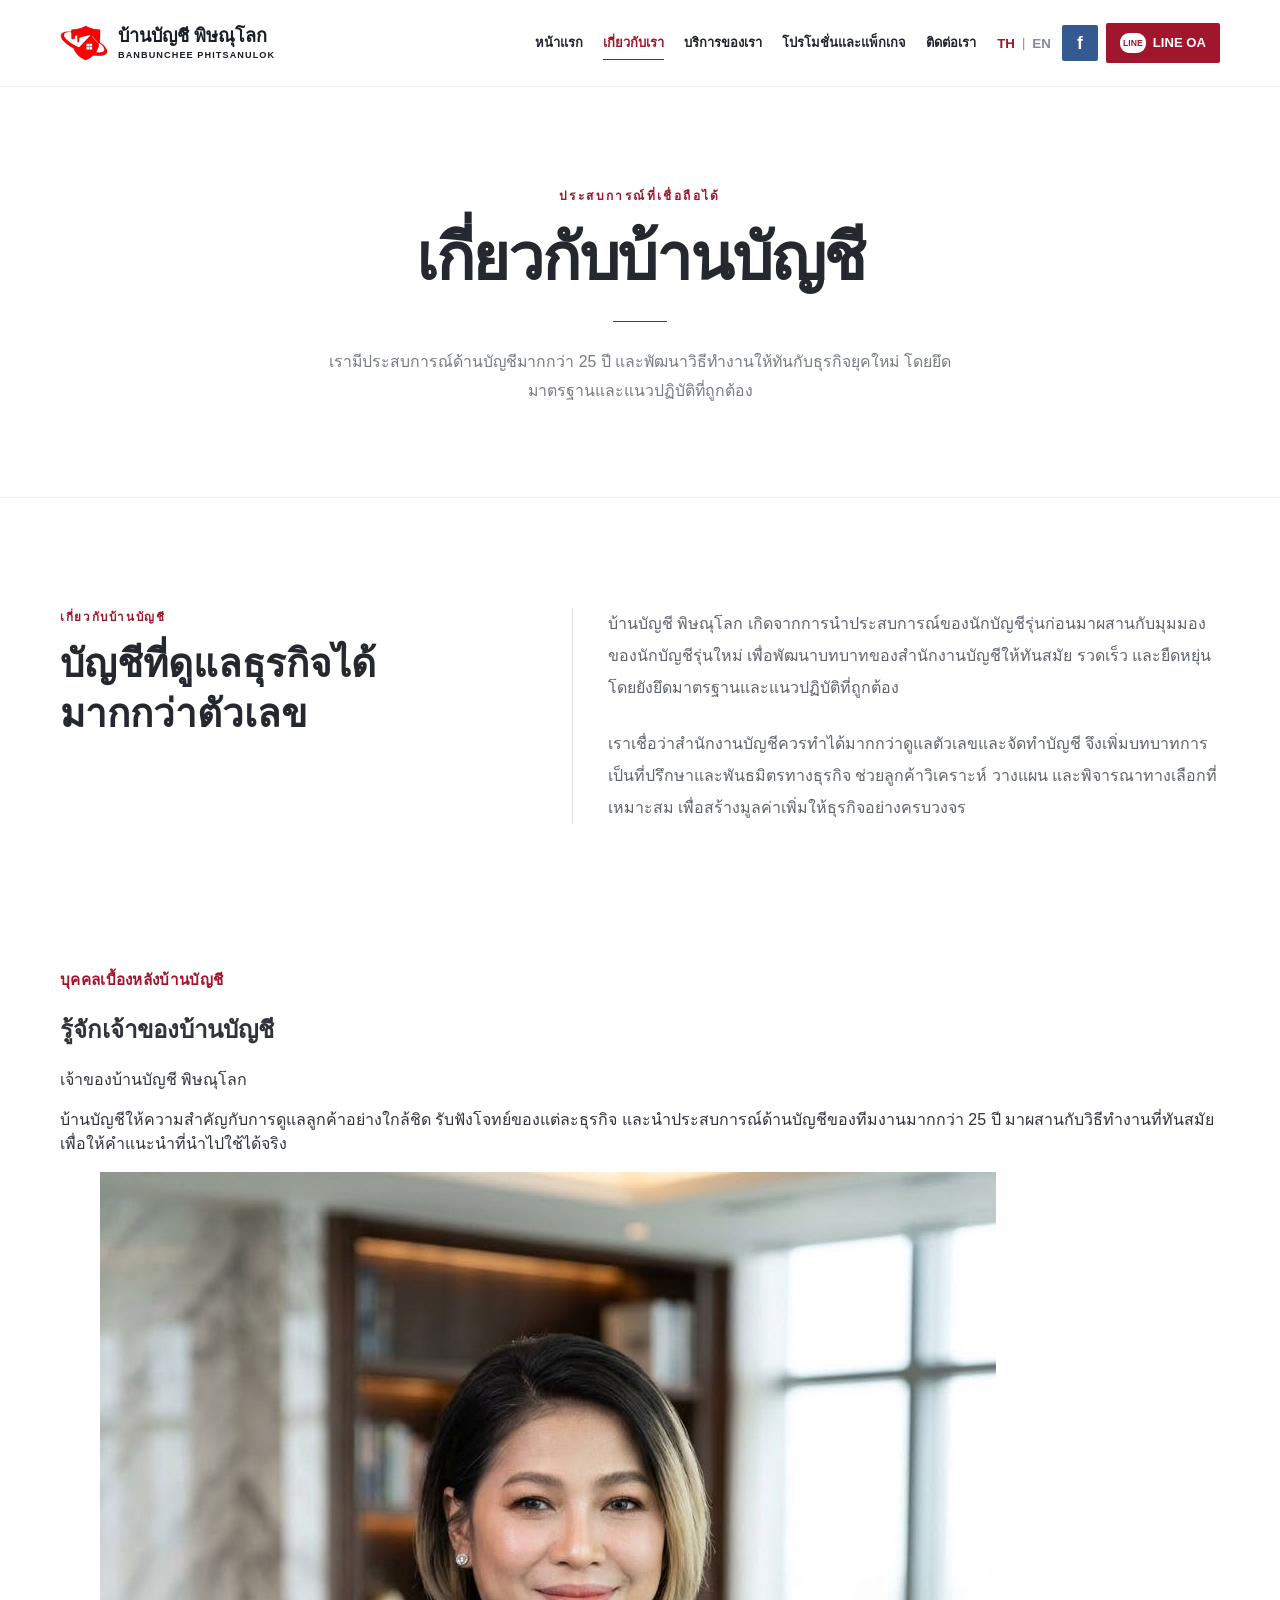
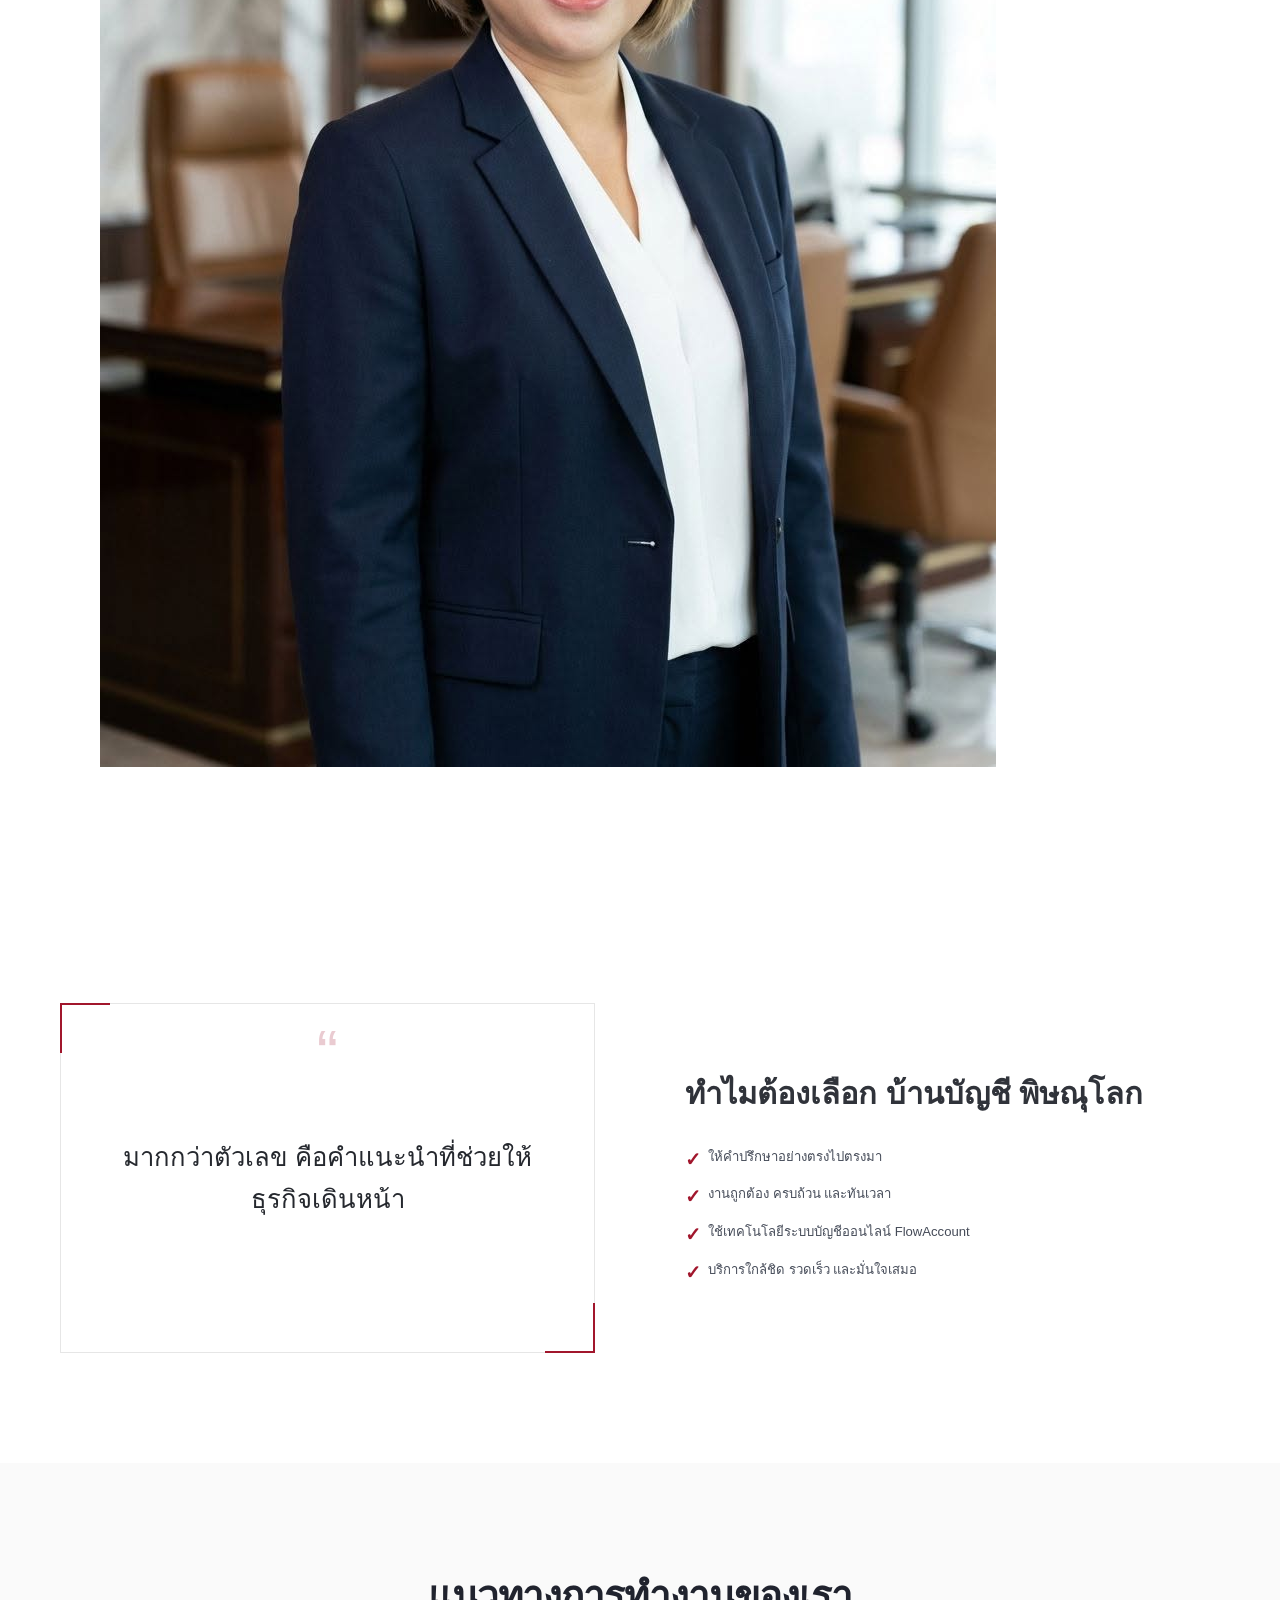
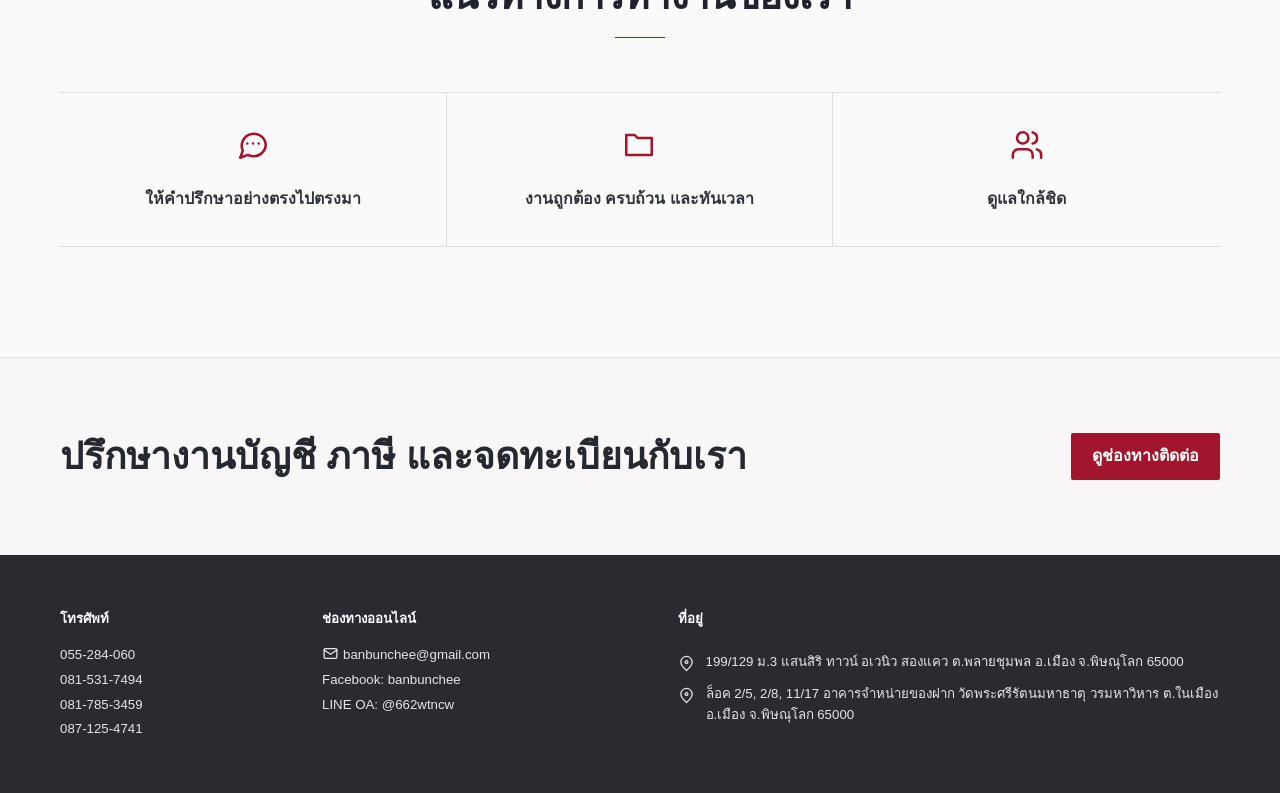
==== commit 18655d8c: "Add owner section to About preview (about.html)" ====
--- a/about.html
+++ b/about.html
@@ -54,6 +54,7 @@
   <main id="main-content">
     <section class="page-heading"><div class="container"><p class="section-kicker" data-i18n="about.kicker">ประสบการณ์ที่เชื่อถือได้</p><h1 data-i18n="page.aboutTitle">เกี่ยวกับบ้านบัญชี</h1><p data-i18n="about.text">เรามีประสบการณ์ด้านบัญชีมากกว่า 25 ปี และพัฒนาวิธีทำงานให้ทันกับธุรกิจยุคใหม่ โดยยึดมาตรฐานและแนวปฏิบัติที่ถูกต้อง</p></div></section>
 <section class="section about-story"><div class="container about-story-grid"><div><p class="section-kicker" data-i18n="page.aboutTitle">เกี่ยวกับบ้านบัญชี</p><h2 data-i18n="about.storyHeading">บัญชีที่ดูแลธุรกิจได้มากกว่าตัวเลข</h2></div><div class="about-story-copy"><p data-i18n="about.story1">บ้านบัญชี พิษณุโลก เกิดจากการนำประสบการณ์ของนักบัญชีรุ่นก่อนมาผสานกับมุมมองของนักบัญชีรุ่นใหม่ เพื่อพัฒนาบทบาทของสำนักงานบัญชีให้ทันสมัย รวดเร็ว และยืดหยุ่น โดยยังยึดมาตรฐานและแนวปฏิบัติที่ถูกต้อง</p><p data-i18n="about.story2">เราเชื่อว่าสำนักงานบัญชีควรทำได้มากกว่าดูแลตัวเลขและจัดทำบัญชี จึงเพิ่มบทบาทการเป็นที่ปรึกษาและพันธมิตรทางธุรกิจ ช่วยลูกค้าวิเคราะห์ วางแผน และพิจารณาทางเลือกที่เหมาะสม เพื่อสร้างมูลค่าเพิ่มให้ธุรกิจอย่างครบวงจร</p></div></div></section>
+    <section class="section about-owner" aria-labelledby="owner-heading"><div class="container about-owner-grid"><div class="about-owner-copy"><p class="section-kicker" data-i18n="about.ownerKicker">บุคคลเบื้องหลังบ้านบัญชี</p><h2 id="owner-heading" data-i18n="about.ownerHeading">รู้จักเจ้าของบ้านบัญชี</h2><p class="about-owner-role" data-i18n="about.ownerRole">เจ้าของบ้านบัญชี พิษณุโลก</p><p data-i18n="about.ownerText">บ้านบัญชีให้ความสำคัญกับการดูแลลูกค้าอย่างใกล้ชิด รับฟังโจทย์ของแต่ละธุรกิจ และนำประสบการณ์ด้านบัญชีของทีมงานมากกว่า 25 ปี มาผสานกับวิธีทำงานที่ทันสมัย เพื่อให้คำแนะนำที่นำไปใช้ได้จริง</p></div><figure class="about-owner-photo"><img src="assets/banbunchee-owner.svg" width="896" height="1195" loading="lazy" alt="ภาพเจ้าของบ้านบัญชี พิษณุโลก"></figure></div></section>
         <section class="section"><div class="container about-page-grid"><div class="about-statement"><span class="statement-mark">“</span><p data-i18n="page.aboutStatement">มากกว่าตัวเลข คือคำแนะนำที่ช่วยให้ธุรกิจเดินหน้า</p></div><div><h2 data-i18n="why.title">ทำไมต้องเลือก บ้านบัญชี พิษณุโลก</h2><ul class="check-list"><li data-i18n="why.item1">ให้คำปรึกษาอย่างตรงไปตรงมา</li><li data-i18n="why.item2">งานถูกต้อง ครบถ้วน และทันเวลา</li><li data-i18n="why.item3">ใช้เทคโนโลยีระบบบัญชีออนไลน์ FlowAccount</li><li data-i18n="why.item4">บริการใกล้ชิด รวดเร็ว และมั่นใจเสมอ</li></ul></div></div></section>
     <section class="section section-soft"><div class="container"><div class="section-heading"><h2 data-i18n="page.ourApproach">แนวทางการทำงานของเรา</h2></div><div class="values-grid"><div><svg><use href="#icon-chat"/></svg><h3 data-i18n="why.item1">ให้คำปรึกษาอย่างตรงไปตรงมา</h3></div><div><svg><use href="#icon-folder"/></svg><h3 data-i18n="why.item2">งานถูกต้อง ครบถ้วน และทันเวลา</h3></div><div><svg><use href="#icon-team"/></svg><h3 data-i18n="about.teamText">ดูแลใกล้ชิด</h3></div></div></div></section>
     <section class="contact-cta"><div class="container contact-cta-inner"><div><h2 data-i18n="contact.title">ปรึกษางานบัญชี ภาษี และจดทะเบียนกับเรา</h2></div><a class="btn btn-primary" href="contact.html" data-i18n="home.contactPage">ดูช่องทางติดต่อ</a></div></section>
--- a/css/pages.css
+++ b/css/pages.css
@@ -11,3 +11,6 @@
 .about-story{background:#fff;padding-bottom:35px}.about-story-grid{display:grid;grid-template-columns:.8fr 1.2fr;gap:80px;align-items:start}.about-story-grid .section-kicker{font-size:.73rem;letter-spacing:.14em}.about-story-grid h2{font-size:clamp(2rem,3vw,3rem);line-height:1.3;margin:13px 0 0;color:var(--navy)}.about-story-copy{border-left:1px solid #dedede;padding-left:35px}.about-story-copy p{font-size:1rem;line-height:2;color:#5f636b;margin:0 0 24px}.about-story-copy p:last-child{margin-bottom:0}
 @media(max-width:860px){.about-story-grid{grid-template-columns:1fr;gap:25px}.about-story-copy{padding-left:25px}}
 @media(max-width:620px){.about-story{padding-bottom:20px}.about-story-grid{gap:20px}.about-story-copy p{font-size:.9rem;line-height:1.85}}
+.offer-section{padding-bottom:95px}.offer-grid{display:grid;grid-template-columns:repeat(2,minmax(0,1fr));gap:26px;max-width:1000px;margin:auto}.offer-card{padding:38px 42px 42px;border:1px solid #dedede;border-top:3px solid var(--red);background:#fff}.offer-heading{display:flex;align-items:center;gap:15px}.offer-number{color:var(--red);font-size:.76rem;letter-spacing:.1em}.offer-card h3{margin:0;color:var(--navy);font-size:clamp(1.4rem,2vw,1.9rem)}.offer-fee{color:var(--muted);margin:18px 0 15px;font-size:.9rem}.offer-price{border-top:1px solid #e8e8e8;padding-top:19px;margin-bottom:30px}.offer-price strong{display:block;color:var(--red);font-size:clamp(2.2rem,3vw,3rem);line-height:1.2}.offer-price strong span{font-size:.39em;font-weight:650}.offer-price div{margin-top:8px;color:#777b82;font-size:.9rem}.offer-price del{color:#888}.offer-card .btn{font-size:.85rem}.promo-benefits{padding-top:90px}.benefit-list{display:grid;grid-template-columns:repeat(2,minmax(0,1fr));gap:0 35px;list-style:none;margin:0 auto;padding:0;max-width:1000px;border-top:1px solid #ddd}.benefit-list li{position:relative;min-height:80px;display:flex;align-items:center;padding:17px 16px 17px 48px;border-bottom:1px solid #ddd;line-height:1.55}.benefit-list li:before{content:"✓";position:absolute;left:15px;color:var(--red);font-weight:800}.related-grid{display:grid;grid-template-columns:repeat(3,1fr);gap:0;max-width:1000px;margin:auto;border-top:1px solid #ddd}.related-grid span{padding:27px 16px;border-bottom:1px solid #ddd;text-align:center;color:#4f535b}.related-grid span:not(:nth-child(3n)){border-right:1px solid #ddd}
+@media(max-width:860px){.offer-card{padding:30px}.benefit-list{grid-template-columns:1fr}.related-grid{grid-template-columns:repeat(2,1fr)}.related-grid span:not(:nth-child(3n)){border-right:0}.related-grid span:nth-child(odd){border-right:1px solid #ddd}}
+@media(max-width:620px){.offer-grid{grid-template-columns:1fr;gap:15px}.offer-section{padding-bottom:65px}.offer-card{padding:28px}.offer-card h3{font-size:1.35rem}.offer-price strong{font-size:2.4rem}.benefit-list li{min-height:67px;font-size:.87rem}.related-grid span{padding:19px 10px;font-size:.83rem}}
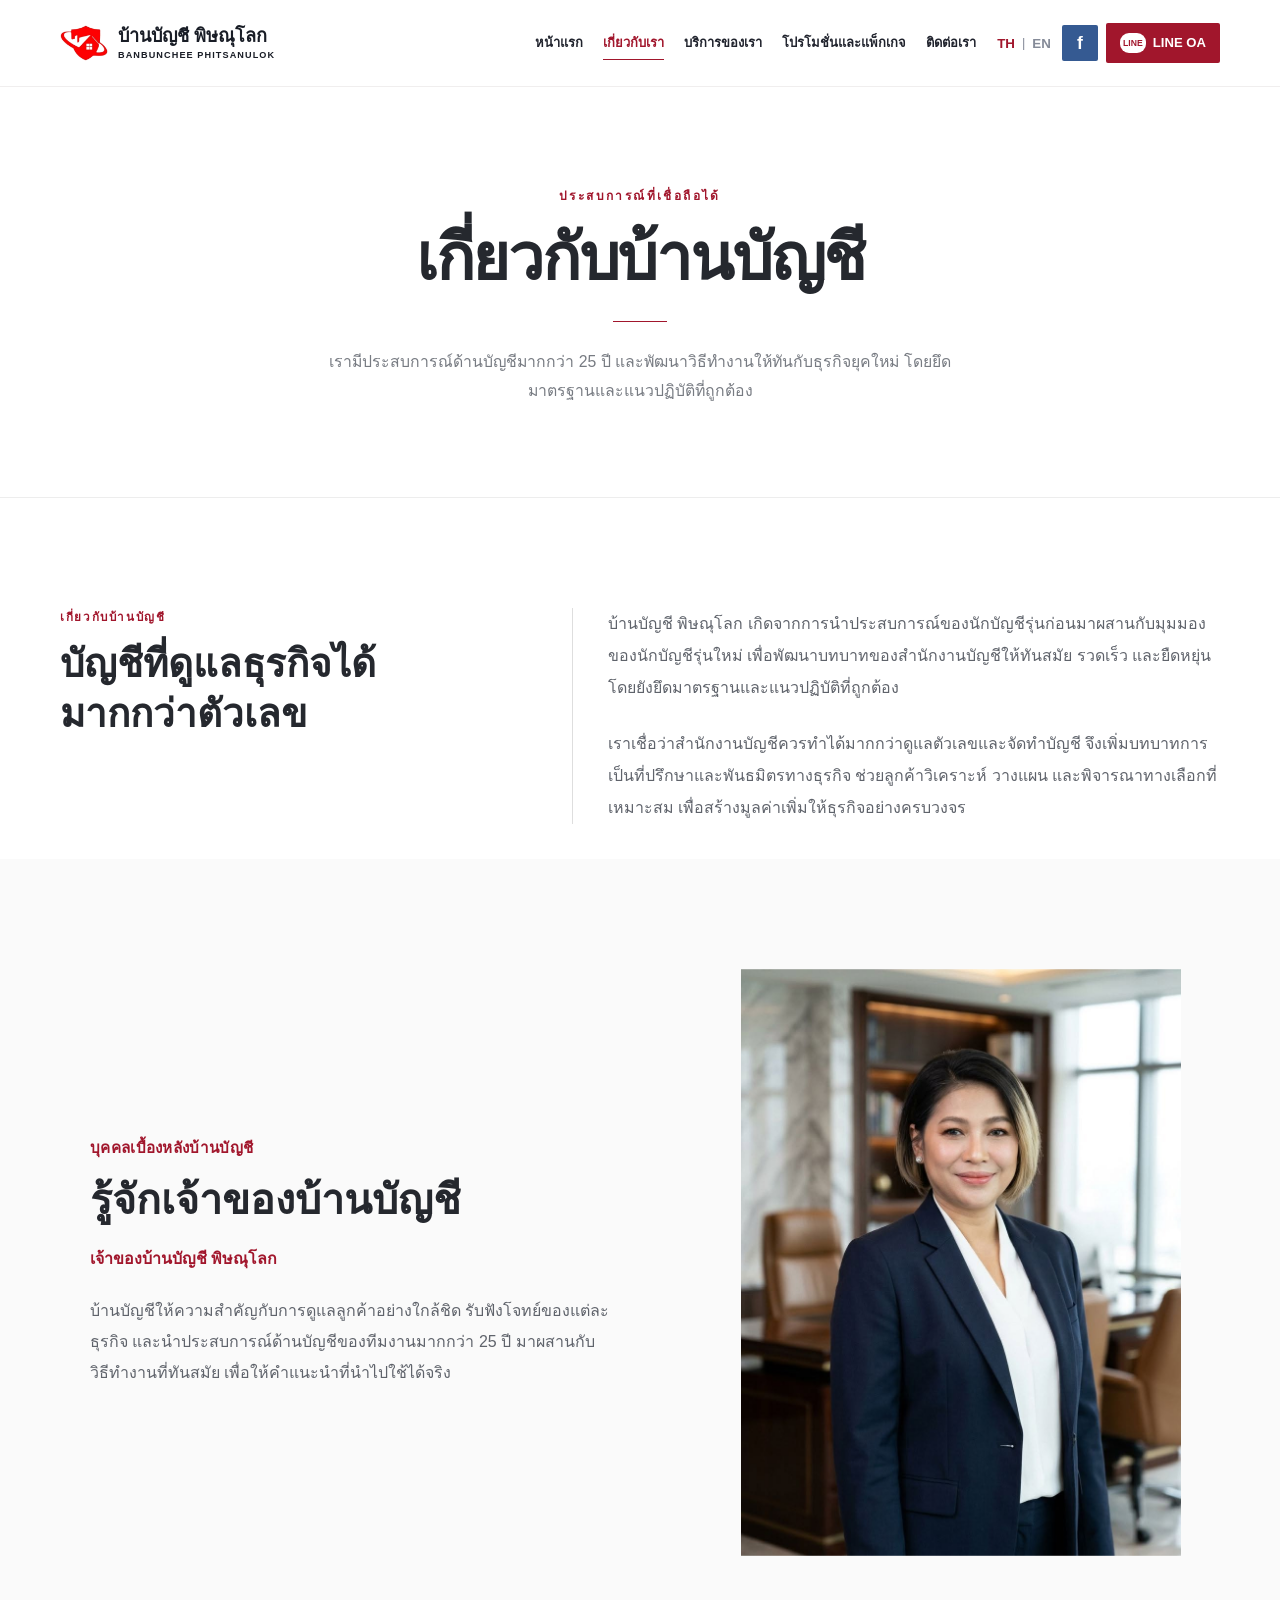
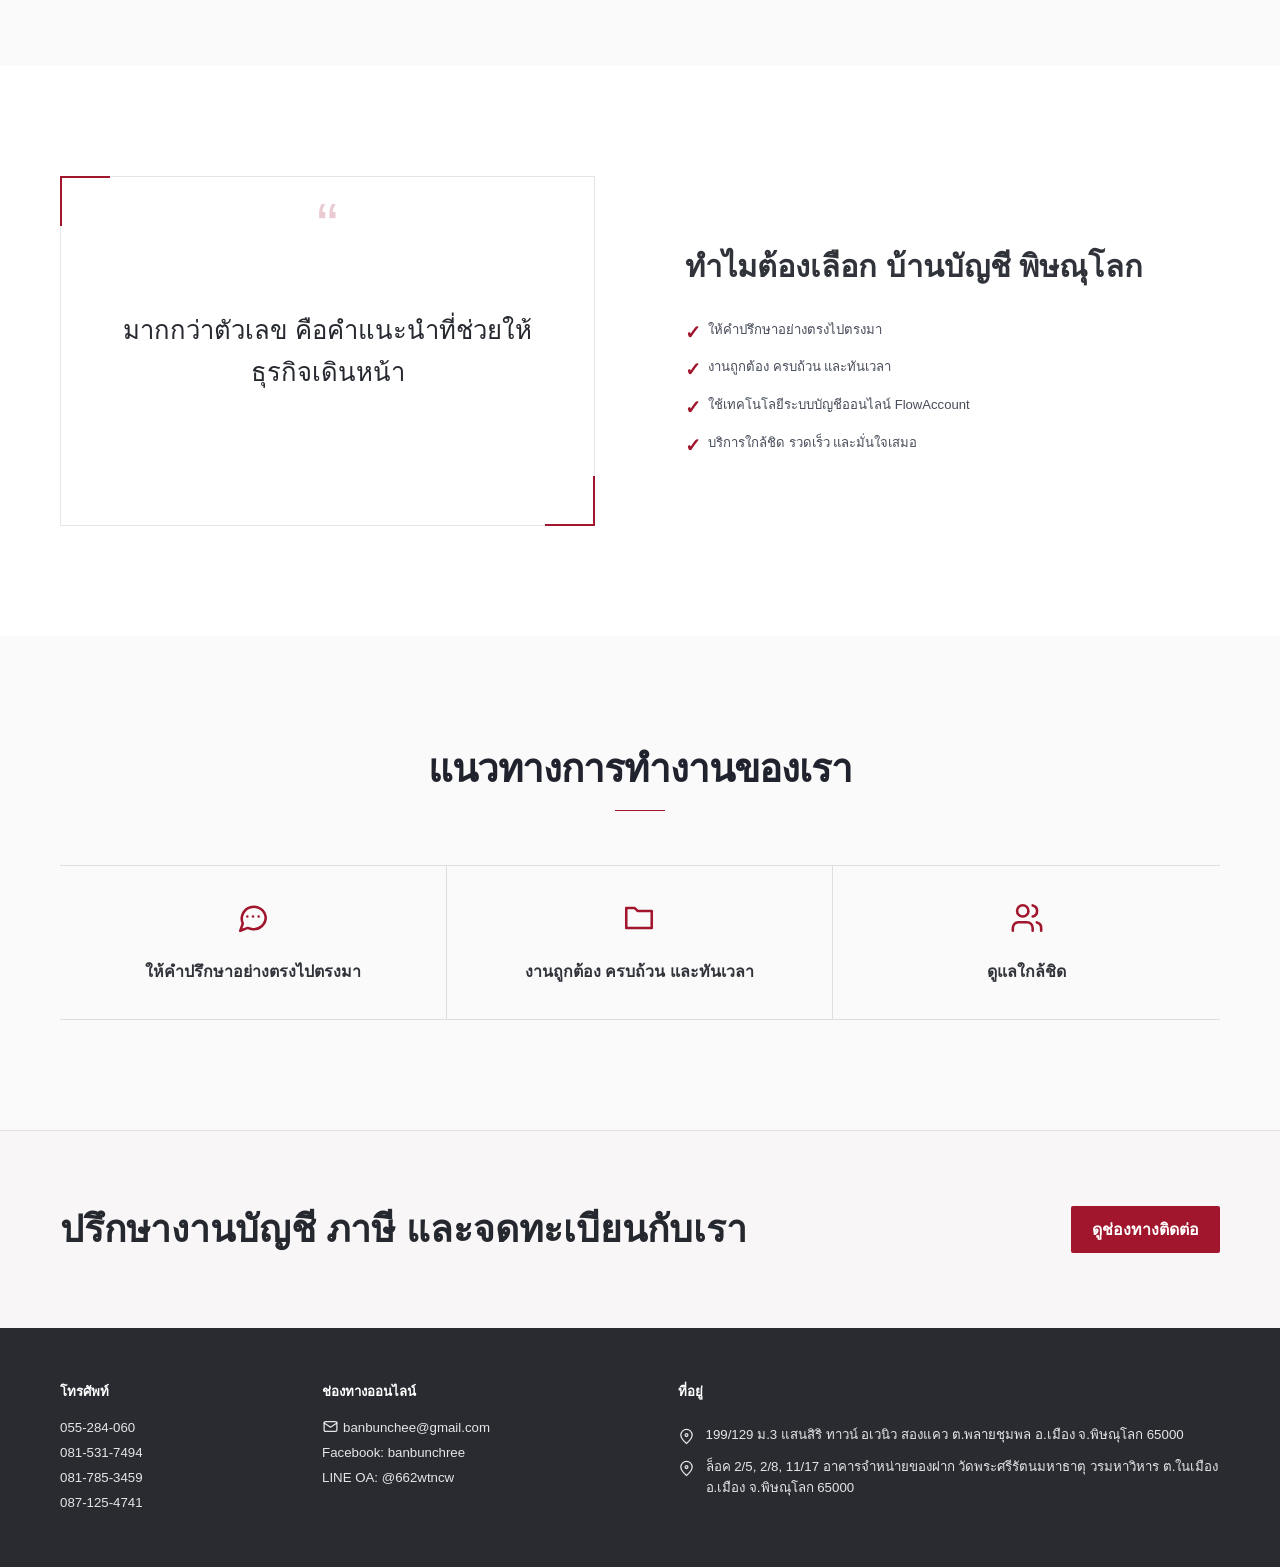
==== commit d91d710e: "Correct Banbunchee Facebook link on about.html" ====
--- a/about.html
+++ b/about.html
@@ -45,7 +45,7 @@
       </nav>
       <div class="header-actions">
         <div class="language-switch" aria-label="Language selection"><button class="lang-btn active" type="button" data-lang="th">TH</button><span>|</span><button class="lang-btn" type="button" data-lang="en">EN</button></div>
-        <a class="social-btn facebook" href="https://facebook.com/banbunchee/" target="_blank" rel="noopener" aria-label="Facebook">f</a>
+        <a class="social-btn facebook" href="https://www.facebook.com/banbunchree/" target="_blank" rel="noopener" aria-label="Facebook">f</a>
         <a class="line-btn" data-line-contact href="https://line.me/R/ti/p/%40662wtncw" target="_blank" rel="noopener"><span>LINE</span> LINE OA</a>
       </div>
     </div>
@@ -64,7 +64,7 @@
     <div class="container footer-grid">
       
       <div class="footer-block"><h3 data-i18n="footer.phone">โทรศัพท์</h3><a href="tel:055284060">055-284-060</a><a href="tel:0815317494">081-531-7494</a><a href="tel:0817853459">081-785-3459</a><a href="tel:0871254741">087-125-4741</a></div>
-      <div class="footer-block"><h3 data-i18n="footer.online">ช่องทางออนไลน์</h3><a href="mailto:banbunchee@gmail.com"><svg><use href="#icon-mail"/></svg>banbunchee@gmail.com</a><a href="https://facebook.com/banbunchee/" target="_blank" rel="noopener">Facebook: banbunchee</a><a data-line-contact href="https://line.me/R/ti/p/%40662wtncw" target="_blank" rel="noopener">LINE OA: @662wtncw</a></div>
+      <div class="footer-block"><h3 data-i18n="footer.online">ช่องทางออนไลน์</h3><a href="mailto:banbunchee@gmail.com"><svg><use href="#icon-mail"/></svg>banbunchee@gmail.com</a><a href="https://www.facebook.com/banbunchree/" target="_blank" rel="noopener">Facebook: banbunchree</a><a data-line-contact href="https://line.me/R/ti/p/%40662wtncw" target="_blank" rel="noopener">LINE OA: @662wtncw</a></div>
       <div class="footer-block footer-addresses"><h3 data-i18n="footer.address">ที่อยู่</h3><p class="address"><svg><use href="#icon-pin"/></svg><span data-i18n="footer.addressOne">199/129 ม.3 แสนสิริ ทาวน์ อเวนิว สองแคว ต.พลายชุมพล อ.เมือง จ.พิษณุโลก 65000</span></p><p class="address"><svg><use href="#icon-pin"/></svg><span data-i18n="footer.addressTwo">ล็อค 2/5, 2/8, 11/17 อาคารจำหน่ายของฝาก วัดพระศรีรัตนมหาธาตุ วรมหาวิหาร ต.ในเมือง อ.เมือง จ.พิษณุโลก 65000</span></p></div>
     </div>
     <div class="container footer-bottom" hidden><span>© <span id="current-year"></span> Banbunchee Phitsanulok</span><a href="#top" data-i18n="footer.backTop">กลับด้านบน ↑</a></div>
--- a/css/pages.css
+++ b/css/pages.css
@@ -9,8 +9,11 @@
 @media(max-width:860px){.page-heading{padding:75px 0}.home-about-grid,.about-page-grid,.contact-page-grid{grid-template-columns:1fr;gap:45px}.about-statement{min-height:260px}.package-item{grid-template-columns:45px 1fr}.package-item .text-link{grid-column:2}.service-detail{grid-template-columns:45px 70px 1fr;gap:20px}}
 @media(max-width:620px){.page-heading{padding:62px 0 56px}.page-heading h1{font-size:2.7rem}.page-heading p:last-child{font-size:.89rem}.home-service-list a{grid-template-columns:36px 1fr 20px;gap:13px;min-height:80px}.home-service-list strong{font-size:.97rem}.home-about-grid{gap:25px}.about-statement{min-height:220px;padding:50px 25px}.values-grid{grid-template-columns:1fr}.values-grid>div{border-right:0;border-bottom:1px solid #dedede;padding:25px}.values-grid>div:last-child{border-bottom:0}.service-detail{grid-template-columns:35px 53px 1fr;gap:11px;min-height:156px;padding:24px 0}.service-symbol{width:49px;height:49px}.service-symbol svg{width:23px;height:23px}.service-detail h2{font-size:1.11rem}.service-detail p{font-size:.8rem}.process-wide{grid-template-columns:repeat(2,1fr)}.process-wide .process-step:nth-child(2){border-right:0}.process-wide .process-step:nth-child(-n+2){border-bottom:1px solid #e6e6e6}.package-item{gap:14px;min-height:0;padding:27px 0}.package-item h2{font-size:1.28rem}.package-item p{font-size:.83rem}.contact-page-grid{gap:55px}.qr-contact{flex-direction:column;align-items:flex-start}.qr-contact img{width:130px;height:130px}}
 .about-story{background:#fff;padding-bottom:35px}.about-story-grid{display:grid;grid-template-columns:.8fr 1.2fr;gap:80px;align-items:start}.about-story-grid .section-kicker{font-size:.73rem;letter-spacing:.14em}.about-story-grid h2{font-size:clamp(2rem,3vw,3rem);line-height:1.3;margin:13px 0 0;color:var(--navy)}.about-story-copy{border-left:1px solid #dedede;padding-left:35px}.about-story-copy p{font-size:1rem;line-height:2;color:#5f636b;margin:0 0 24px}.about-story-copy p:last-child{margin-bottom:0}
+.about-owner{background:#fafafa}.about-owner-grid{display:grid;grid-template-columns:1fr .82fr;gap:clamp(40px,8vw,120px);align-items:center;max-width:1100px}.about-owner-copy{max-width:520px}.about-owner-copy h2{font-size:clamp(2rem,3.2vw,3rem);line-height:1.3;color:var(--navy);margin:14px 0 20px}.about-owner-role{font-size:1rem;font-weight:700;color:var(--red);margin:0 0 24px}.about-owner-copy p:last-child{font-size:1rem;color:#5f636b;line-height:1.95;margin:0}.about-owner-photo{margin:0;max-width:440px}.about-owner-photo img{display:block;width:100%;height:auto;aspect-ratio:896/1195;object-fit:cover}
 @media(max-width:860px){.about-story-grid{grid-template-columns:1fr;gap:25px}.about-story-copy{padding-left:25px}}
+@media(max-width:860px){.about-owner-grid{grid-template-columns:1fr;gap:34px}.about-owner-photo{width:min(100%,440px)}}
 @media(max-width:620px){.about-story{padding-bottom:20px}.about-story-grid{gap:20px}.about-story-copy p{font-size:.9rem;line-height:1.85}}
+@media(max-width:620px){.about-owner-copy h2{font-size:2rem}.about-owner-copy p:last-child{font-size:.9rem;line-height:1.85}}
 .offer-section{padding-bottom:95px}.offer-grid{display:grid;grid-template-columns:repeat(2,minmax(0,1fr));gap:26px;max-width:1000px;margin:auto}.offer-card{padding:38px 42px 42px;border:1px solid #dedede;border-top:3px solid var(--red);background:#fff}.offer-heading{display:flex;align-items:center;gap:15px}.offer-number{color:var(--red);font-size:.76rem;letter-spacing:.1em}.offer-card h3{margin:0;color:var(--navy);font-size:clamp(1.4rem,2vw,1.9rem)}.offer-fee{color:var(--muted);margin:18px 0 15px;font-size:.9rem}.offer-price{border-top:1px solid #e8e8e8;padding-top:19px;margin-bottom:30px}.offer-price strong{display:block;color:var(--red);font-size:clamp(2.2rem,3vw,3rem);line-height:1.2}.offer-price strong span{font-size:.39em;font-weight:650}.offer-price div{margin-top:8px;color:#777b82;font-size:.9rem}.offer-price del{color:#888}.offer-card .btn{font-size:.85rem}.promo-benefits{padding-top:90px}.benefit-list{display:grid;grid-template-columns:repeat(2,minmax(0,1fr));gap:0 35px;list-style:none;margin:0 auto;padding:0;max-width:1000px;border-top:1px solid #ddd}.benefit-list li{position:relative;min-height:80px;display:flex;align-items:center;padding:17px 16px 17px 48px;border-bottom:1px solid #ddd;line-height:1.55}.benefit-list li:before{content:"✓";position:absolute;left:15px;color:var(--red);font-weight:800}.related-grid{display:grid;grid-template-columns:repeat(3,1fr);gap:0;max-width:1000px;margin:auto;border-top:1px solid #ddd}.related-grid span{padding:27px 16px;border-bottom:1px solid #ddd;text-align:center;color:#4f535b}.related-grid span:not(:nth-child(3n)){border-right:1px solid #ddd}
 @media(max-width:860px){.offer-card{padding:30px}.benefit-list{grid-template-columns:1fr}.related-grid{grid-template-columns:repeat(2,1fr)}.related-grid span:not(:nth-child(3n)){border-right:0}.related-grid span:nth-child(odd){border-right:1px solid #ddd}}
 @media(max-width:620px){.offer-grid{grid-template-columns:1fr;gap:15px}.offer-section{padding-bottom:65px}.offer-card{padding:28px}.offer-card h3{font-size:1.35rem}.offer-price strong{font-size:2.4rem}.benefit-list li{min-height:67px;font-size:.87rem}.related-grid span{padding:19px 10px;font-size:.83rem}}
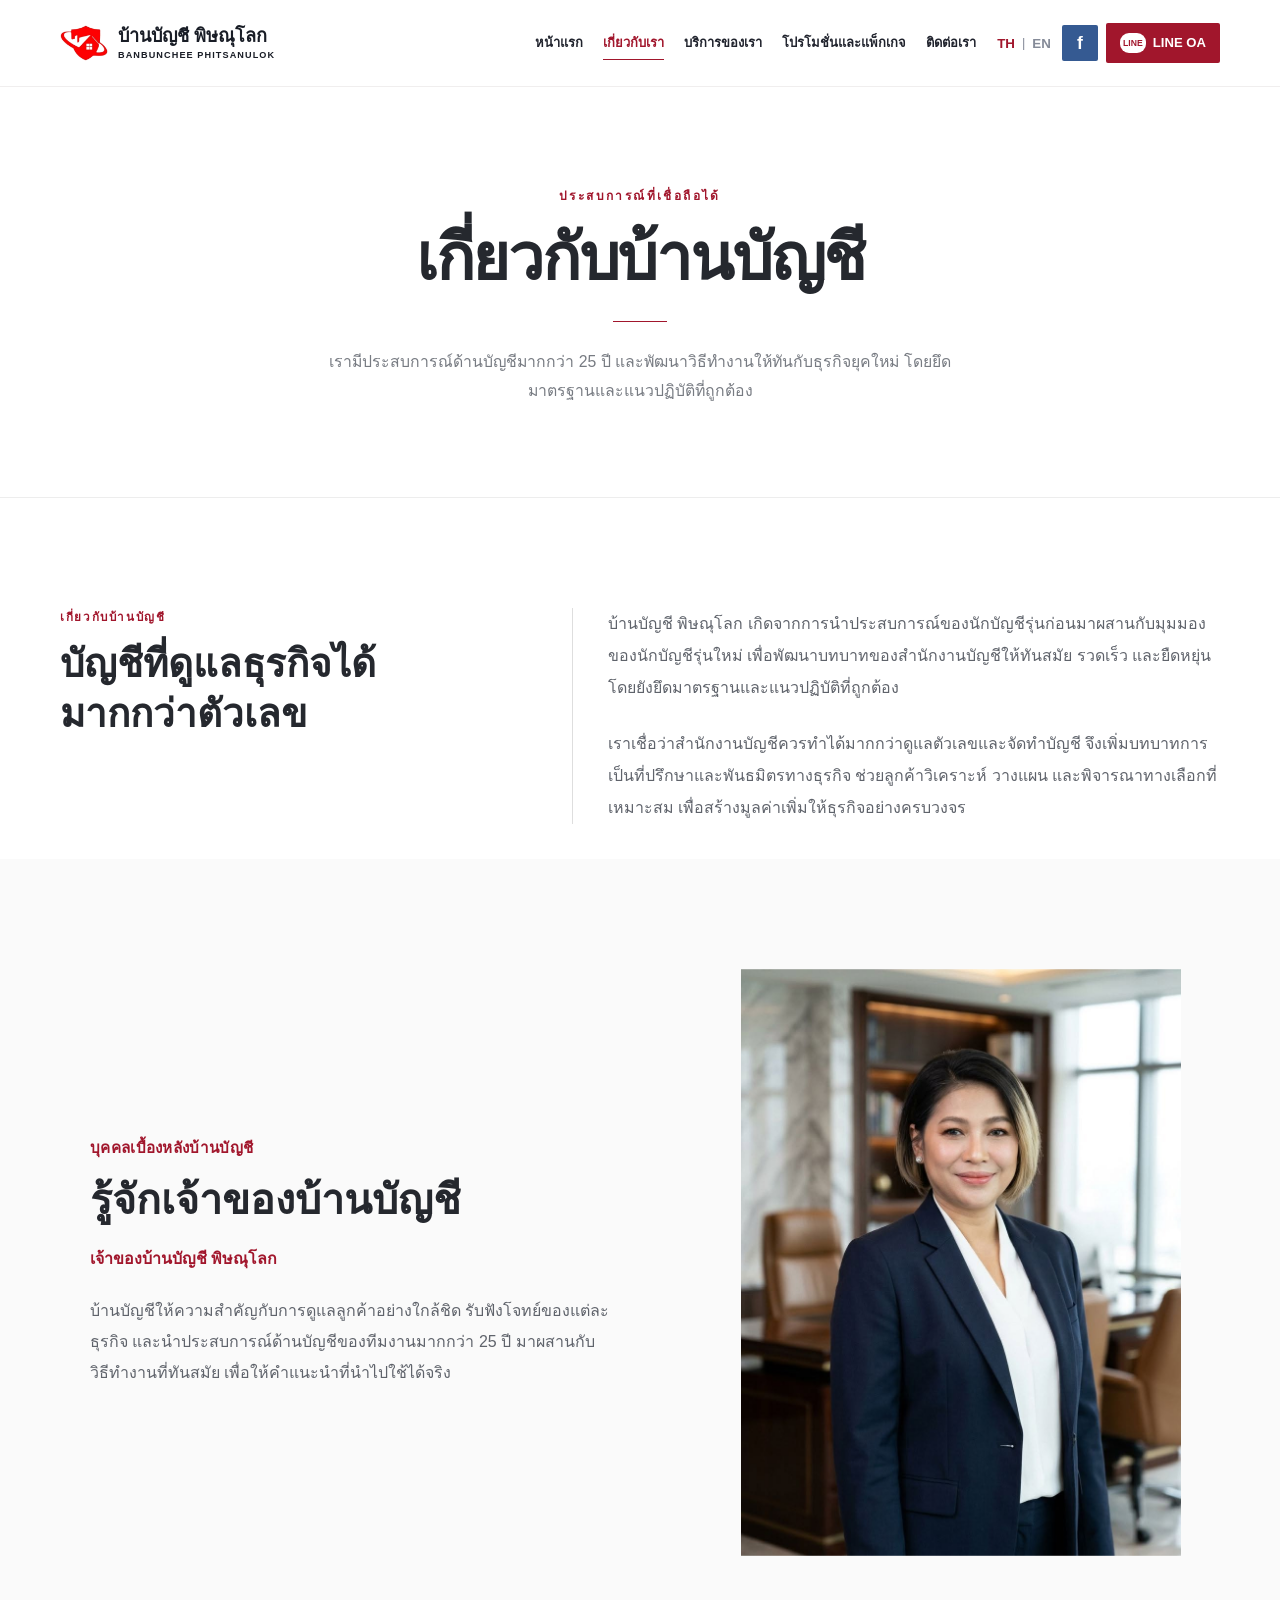
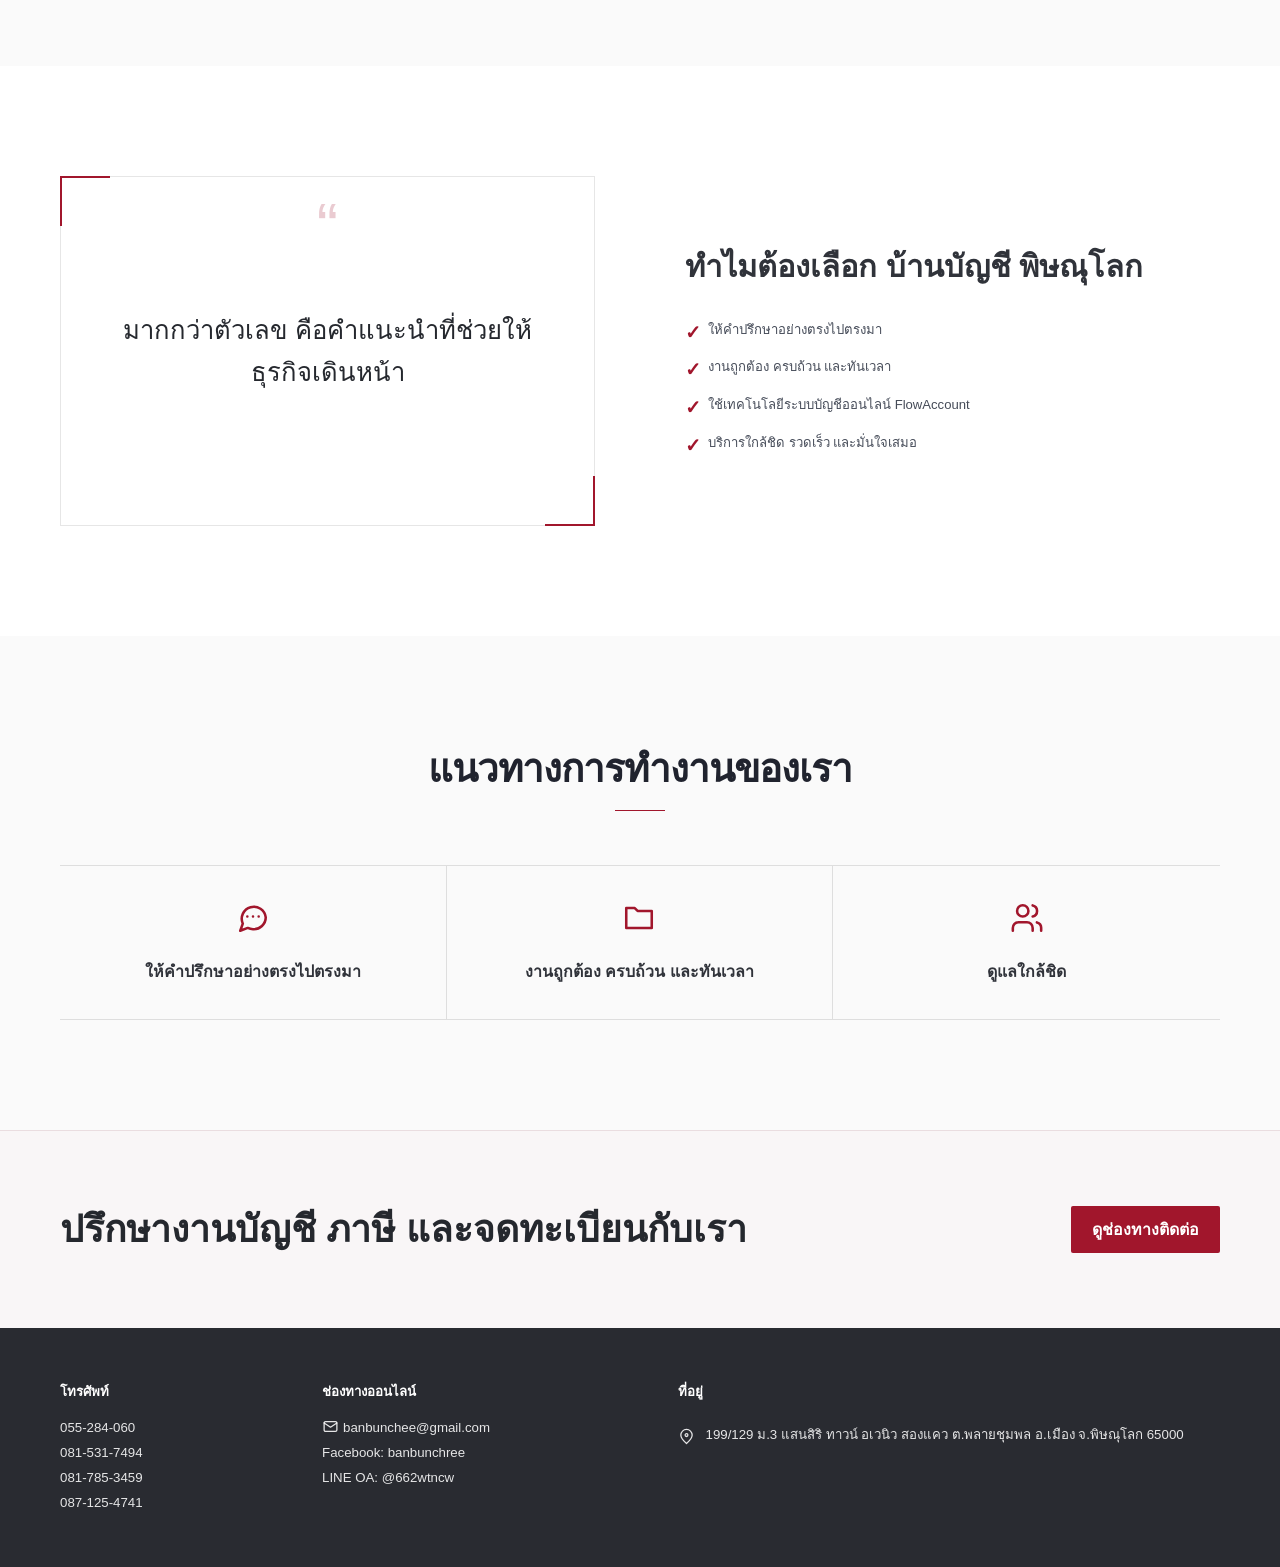
==== commit d5188c30: "Update office address to latest confirmed location" ====
--- a/about.html
+++ b/about.html
@@ -65,7 +65,7 @@
       
       <div class="footer-block"><h3 data-i18n="footer.phone">โทรศัพท์</h3><a href="tel:055284060">055-284-060</a><a href="tel:0815317494">081-531-7494</a><a href="tel:0817853459">081-785-3459</a><a href="tel:0871254741">087-125-4741</a></div>
       <div class="footer-block"><h3 data-i18n="footer.online">ช่องทางออนไลน์</h3><a href="mailto:banbunchee@gmail.com"><svg><use href="#icon-mail"/></svg>banbunchee@gmail.com</a><a href="https://www.facebook.com/banbunchree/" target="_blank" rel="noopener">Facebook: banbunchree</a><a data-line-contact href="https://line.me/R/ti/p/%40662wtncw" target="_blank" rel="noopener">LINE OA: @662wtncw</a></div>
-      <div class="footer-block footer-addresses"><h3 data-i18n="footer.address">ที่อยู่</h3><p class="address"><svg><use href="#icon-pin"/></svg><span data-i18n="footer.addressOne">199/129 ม.3 แสนสิริ ทาวน์ อเวนิว สองแคว ต.พลายชุมพล อ.เมือง จ.พิษณุโลก 65000</span></p><p class="address"><svg><use href="#icon-pin"/></svg><span data-i18n="footer.addressTwo">ล็อค 2/5, 2/8, 11/17 อาคารจำหน่ายของฝาก วัดพระศรีรัตนมหาธาตุ วรมหาวิหาร ต.ในเมือง อ.เมือง จ.พิษณุโลก 65000</span></p></div>
+      <div class="footer-block footer-addresses"><h3 data-i18n="footer.address">ที่อยู่</h3><p class="address"><svg><use href="#icon-pin"/></svg><span data-i18n="footer.addressOne">ล็อค 2/5, 2/8, 11/17 อาคารจำหน่ายของฝาก วัดพระศรีรัตนมหาธาตุ วรมหาวิหาร ต.ในเมือง อ.เมืองพิษณุโลก จ.พิษณุโลก 65000</span></p></div>
     </div>
     <div class="container footer-bottom" hidden><span>© <span id="current-year"></span> Banbunchee Phitsanulok</span><a href="#top" data-i18n="footer.backTop">กลับด้านบน ↑</a></div>
   </footer>
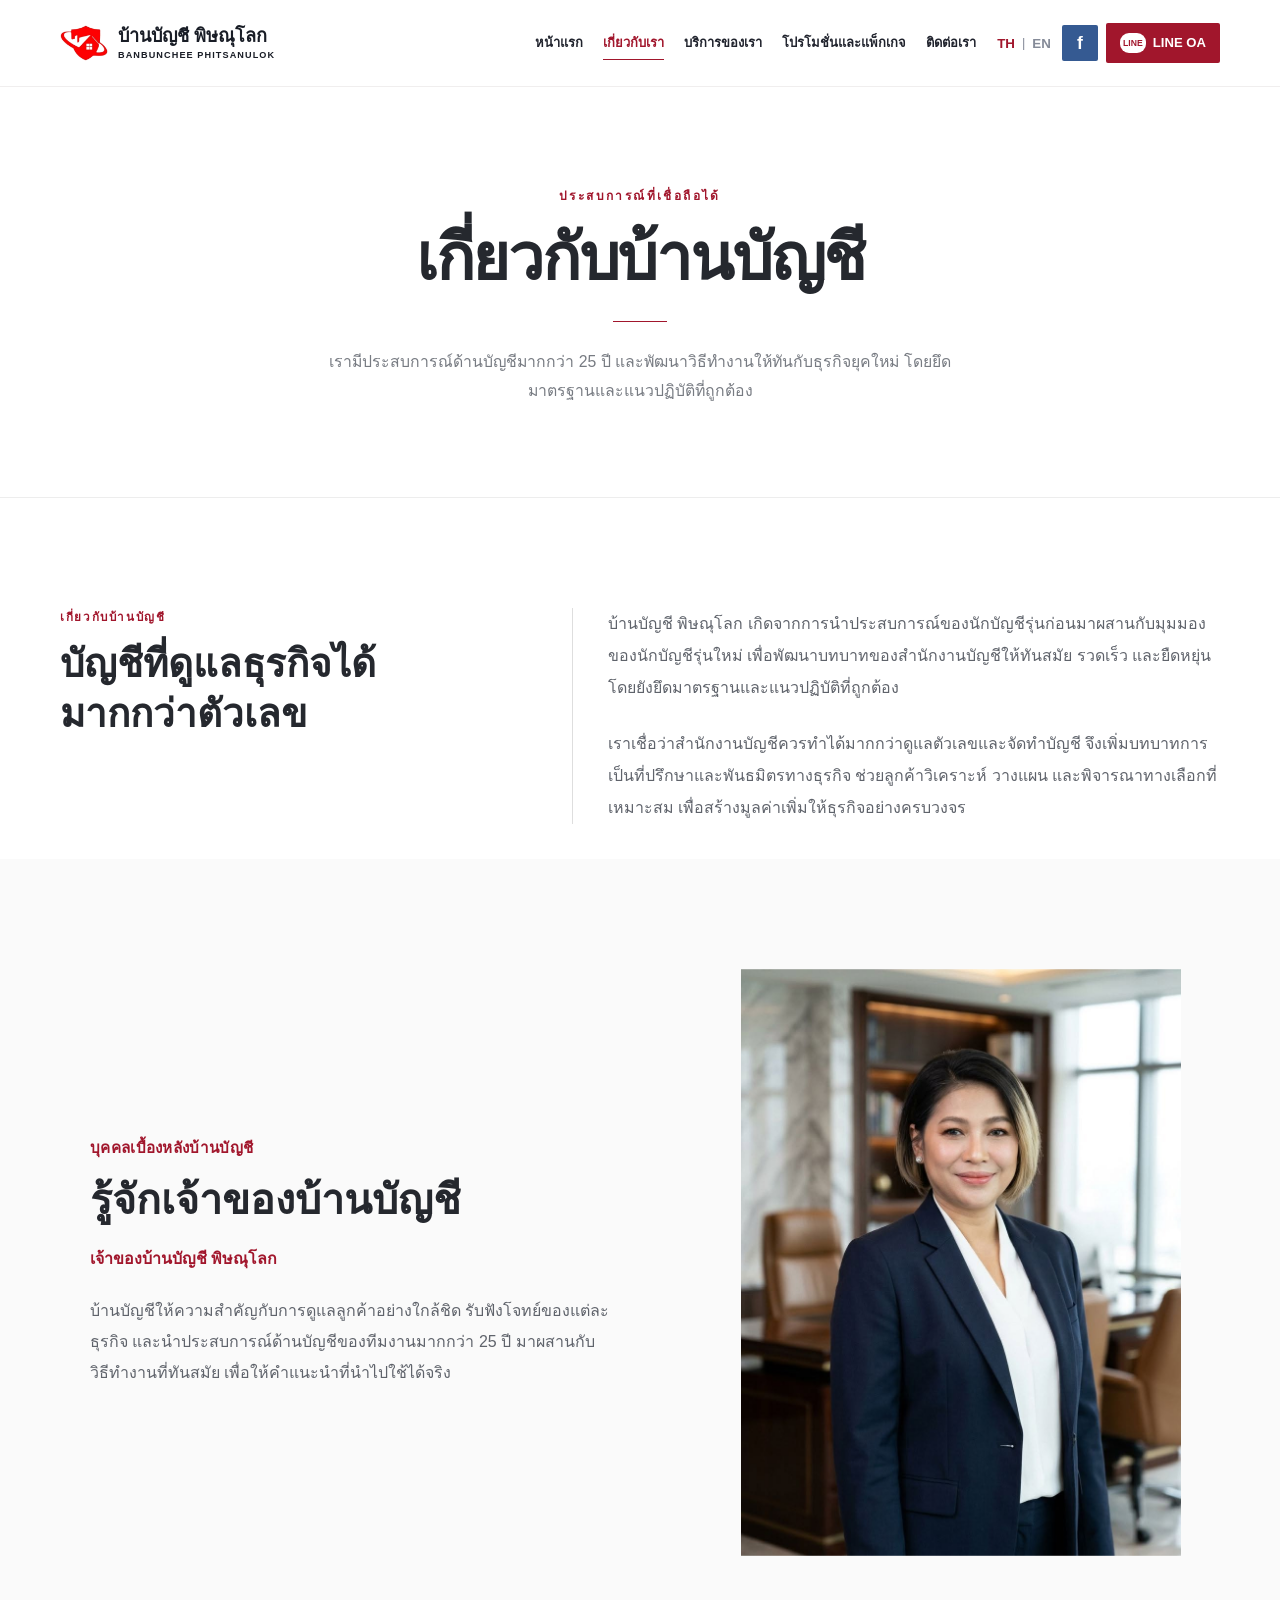
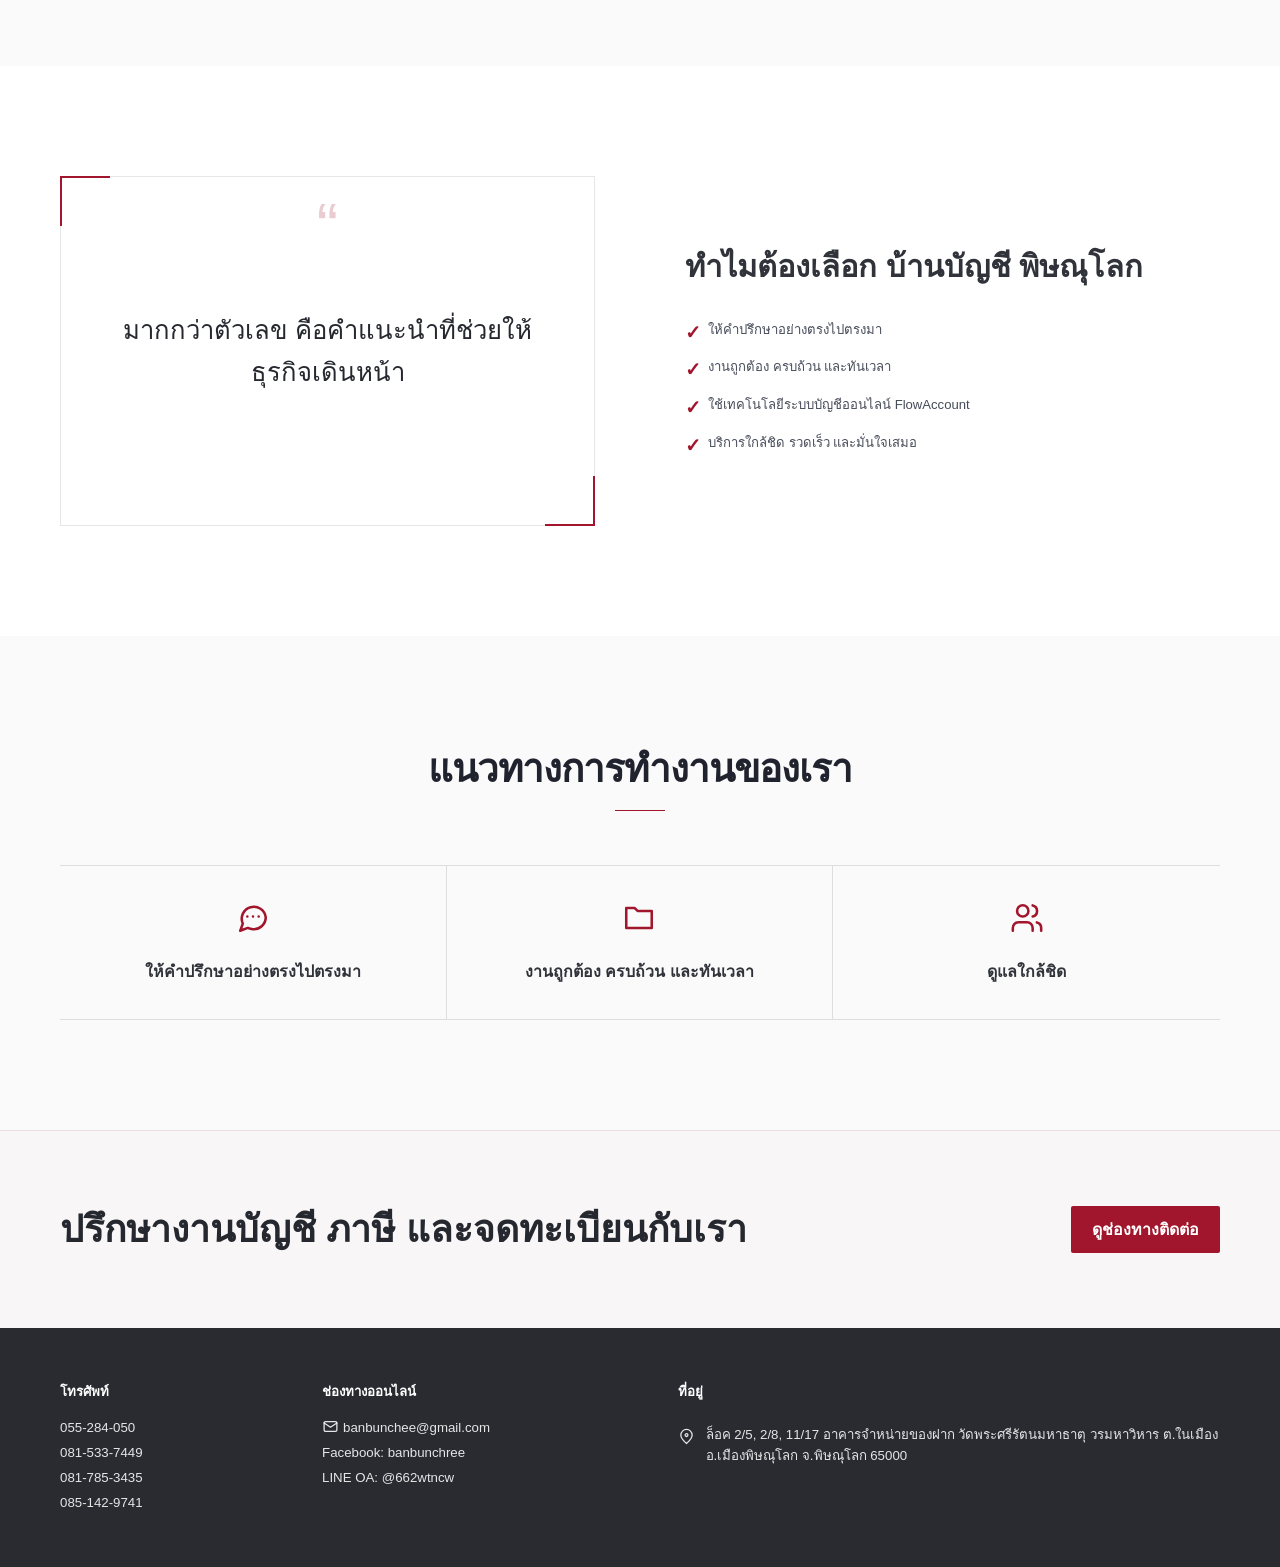
==== commit c75d9952: "Correct contact phone numbers supplied by Banbunchee owner" ====
--- a/about.html
+++ b/about.html
@@ -63,7 +63,7 @@
   <footer class="site-footer" id="contact">
     <div class="container footer-grid">
       
-      <div class="footer-block"><h3 data-i18n="footer.phone">โทรศัพท์</h3><a href="tel:055284060">055-284-060</a><a href="tel:0815317494">081-531-7494</a><a href="tel:0817853459">081-785-3459</a><a href="tel:0871254741">087-125-4741</a></div>
+      <div class="footer-block"><h3 data-i18n="footer.phone">โทรศัพท์</h3><a href="tel:055284050">055-284-050</a><a href="tel:0815337449">081-533-7449</a><a href="tel:0817853435">081-785-3435</a><a href="tel:0851429741">085-142-9741</a></div>
       <div class="footer-block"><h3 data-i18n="footer.online">ช่องทางออนไลน์</h3><a href="mailto:banbunchee@gmail.com"><svg><use href="#icon-mail"/></svg>banbunchee@gmail.com</a><a href="https://www.facebook.com/banbunchree/" target="_blank" rel="noopener">Facebook: banbunchree</a><a data-line-contact href="https://line.me/R/ti/p/%40662wtncw" target="_blank" rel="noopener">LINE OA: @662wtncw</a></div>
       <div class="footer-block footer-addresses"><h3 data-i18n="footer.address">ที่อยู่</h3><p class="address"><svg><use href="#icon-pin"/></svg><span data-i18n="footer.addressOne">ล็อค 2/5, 2/8, 11/17 อาคารจำหน่ายของฝาก วัดพระศรีรัตนมหาธาตุ วรมหาวิหาร ต.ในเมือง อ.เมืองพิษณุโลก จ.พิษณุโลก 65000</span></p></div>
     </div>
